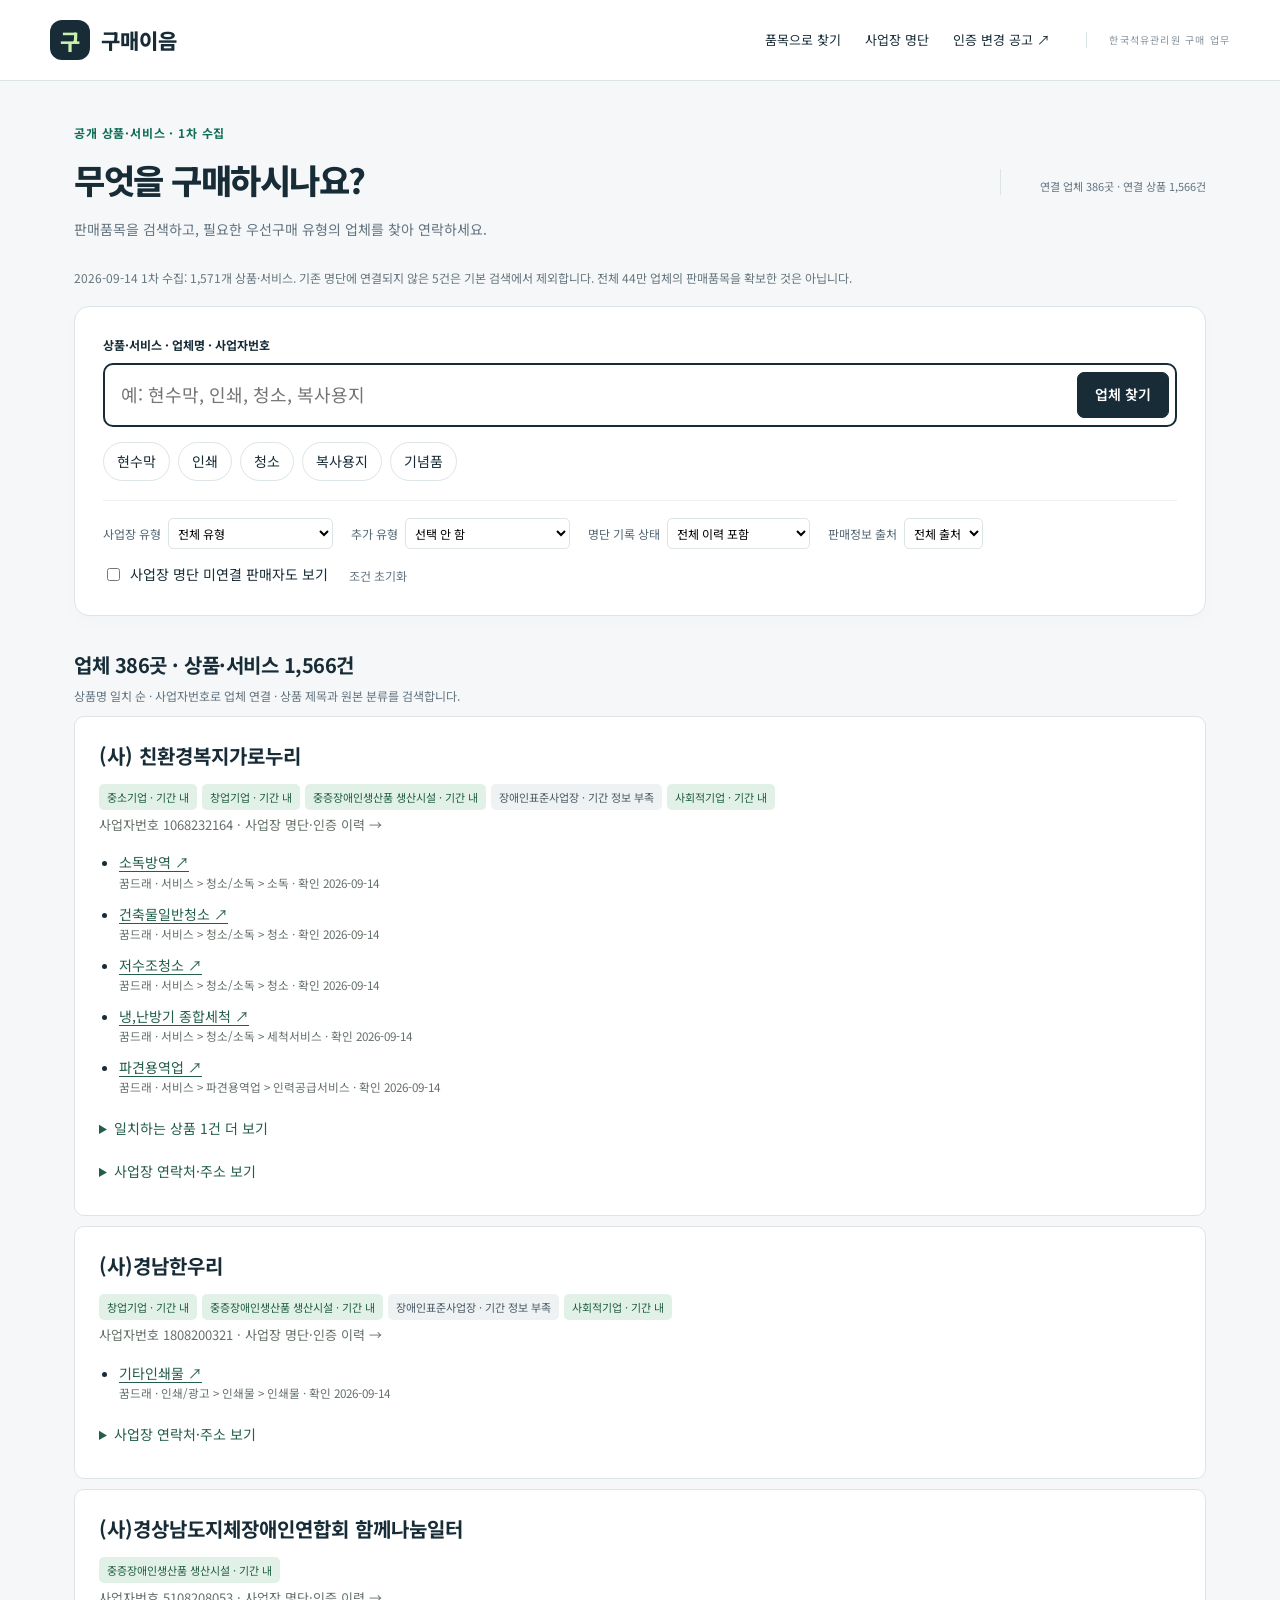
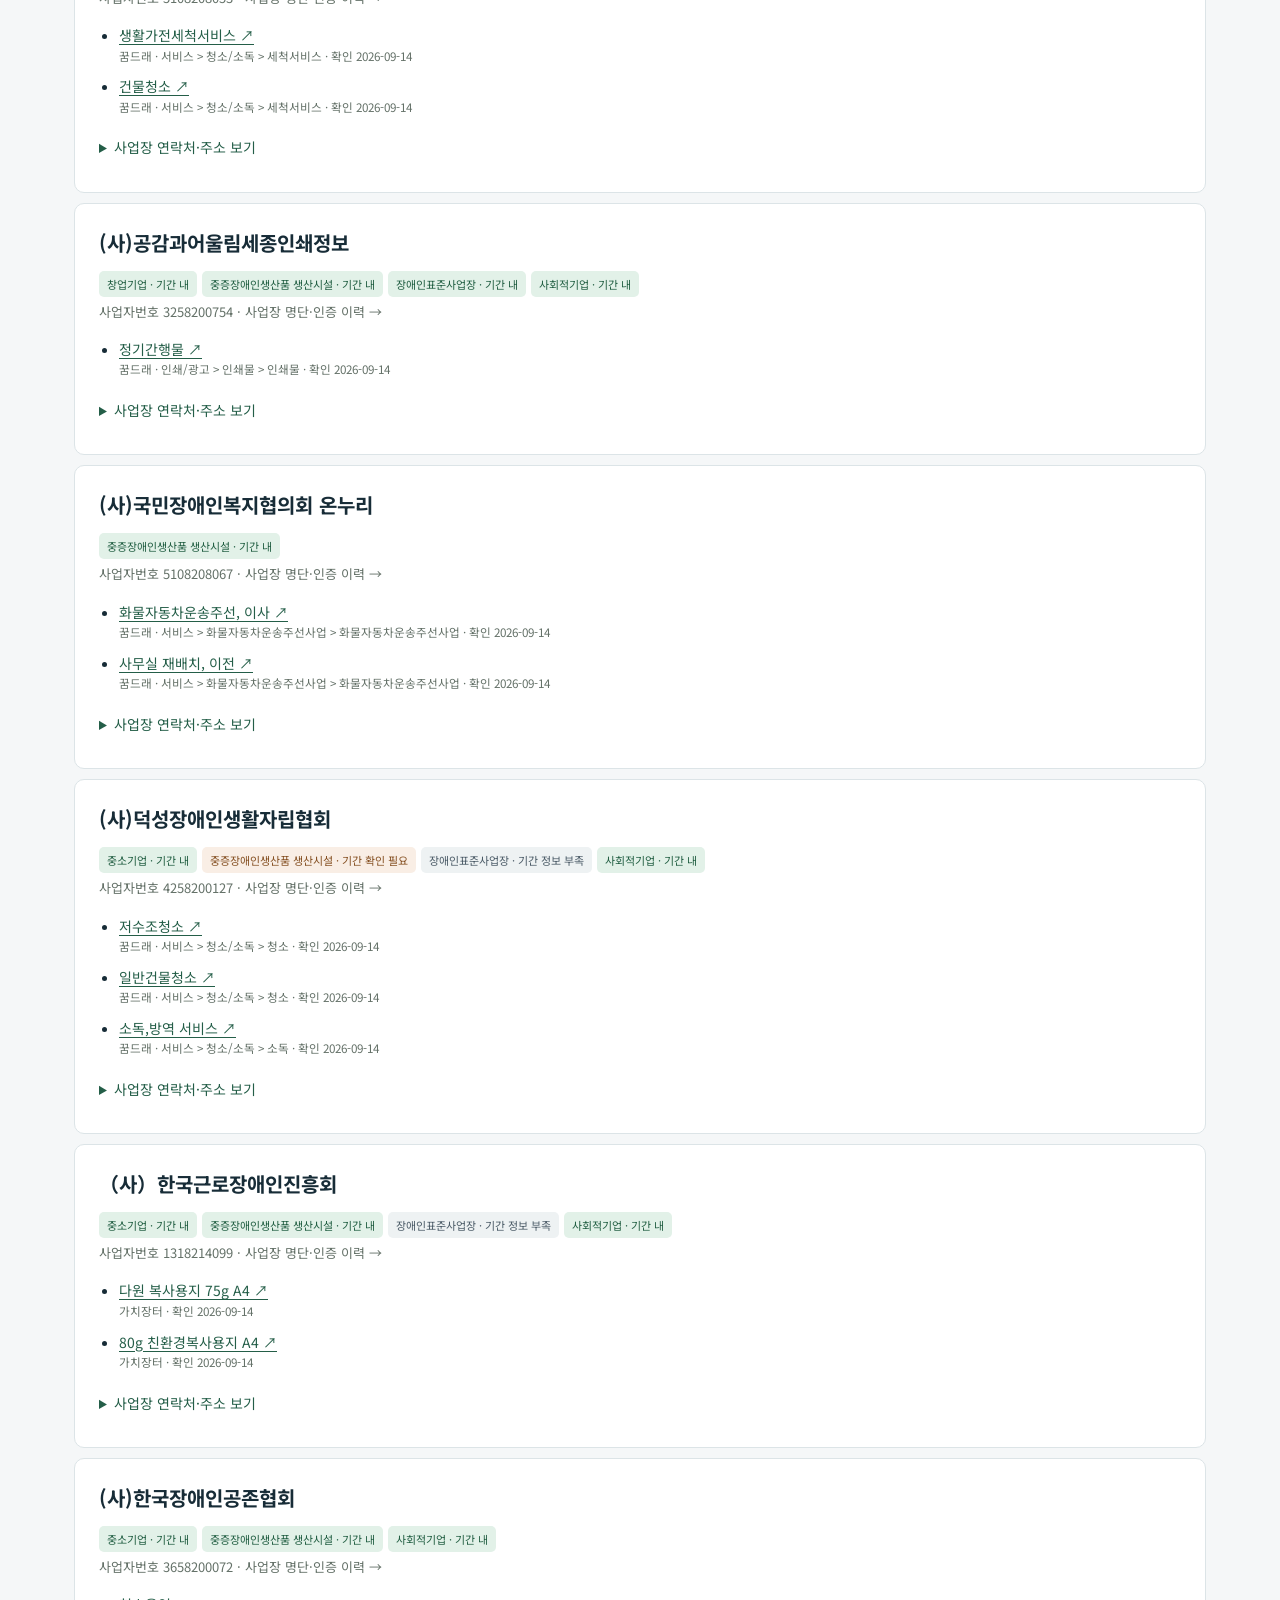
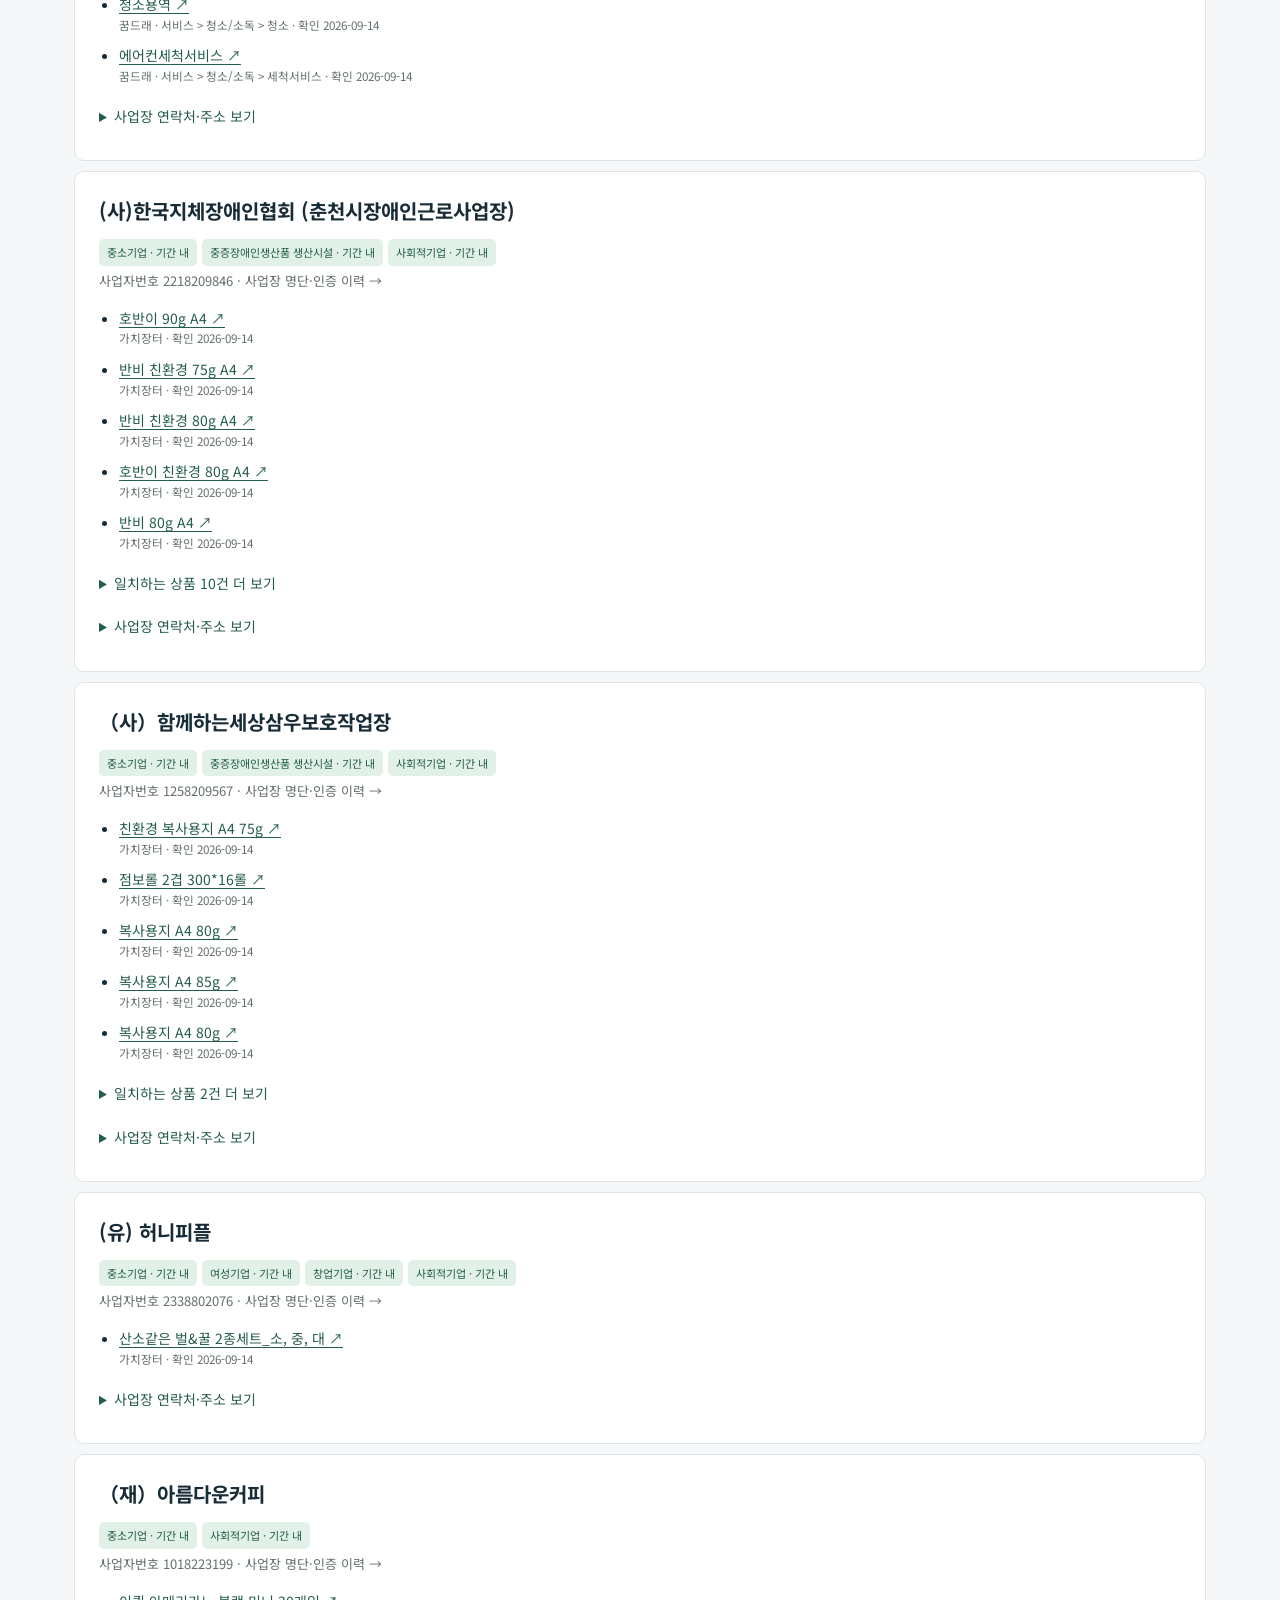
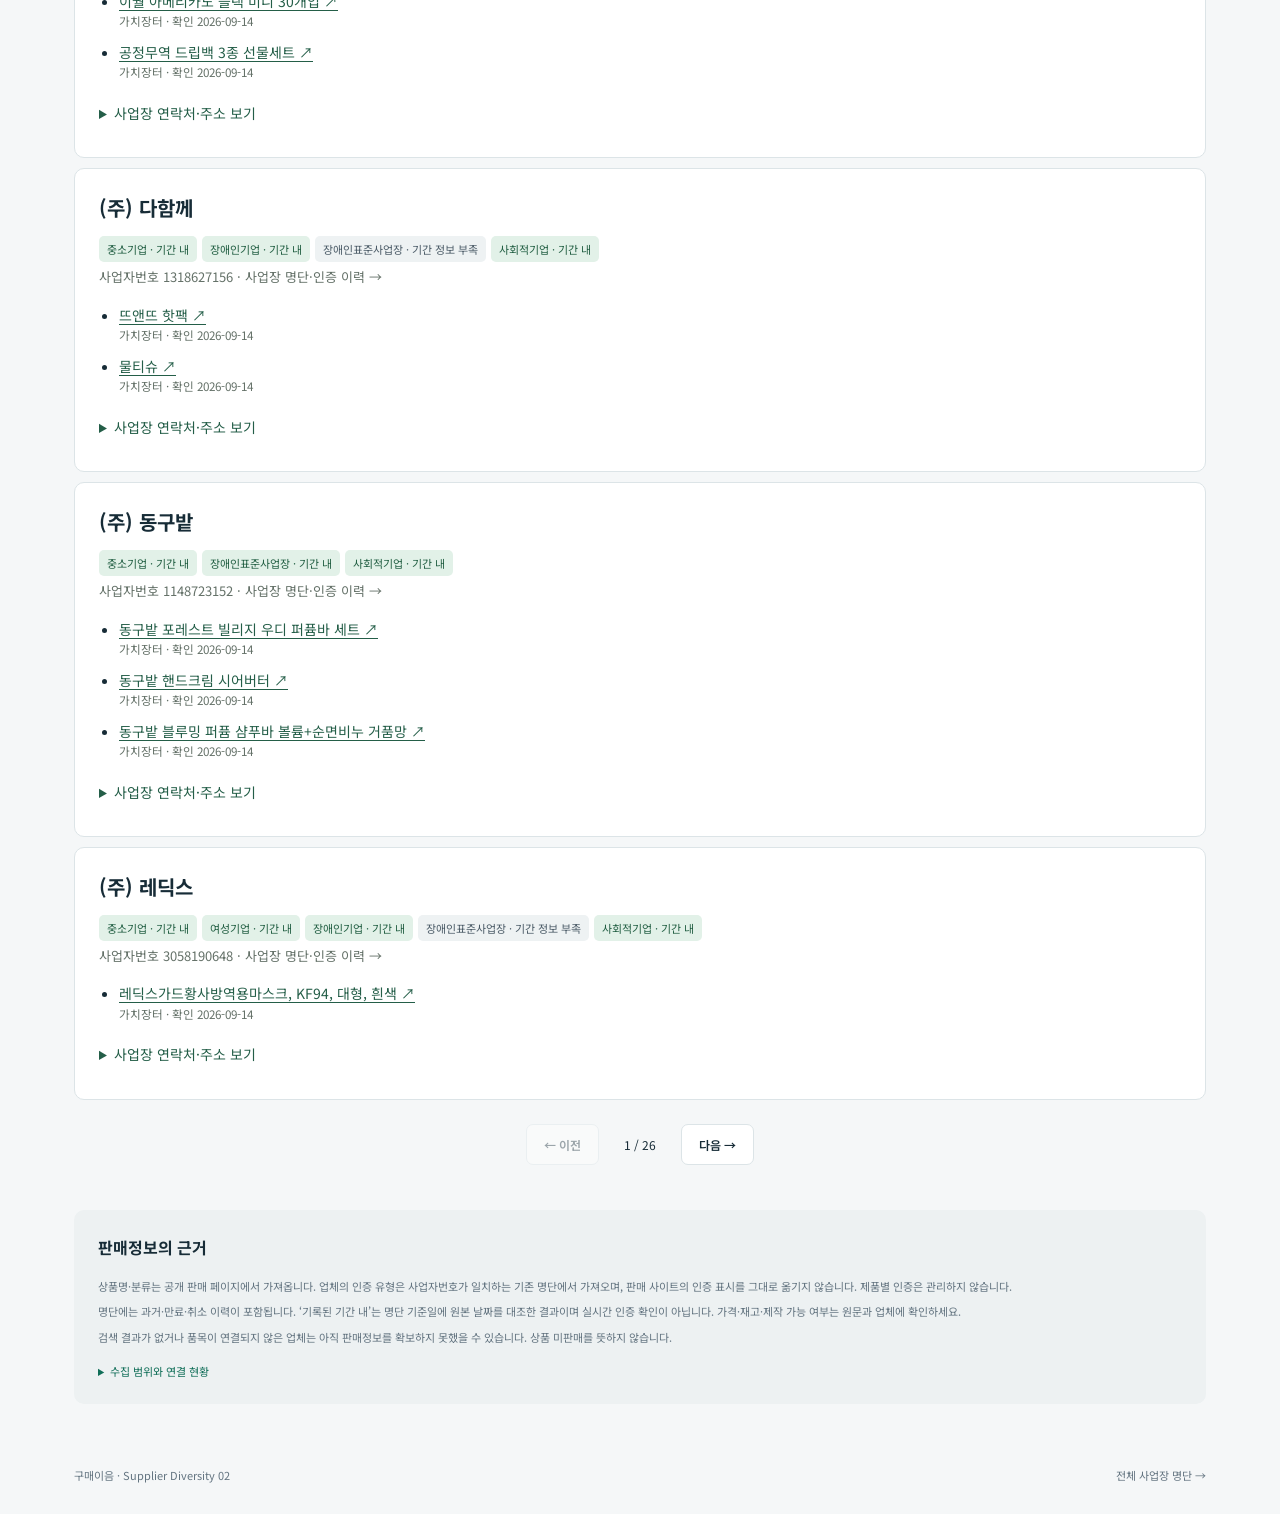
==== site/offers.html @ 7b7c11b7 "Connect public product evidence to supplier registry and add item search" ====
<!doctype html>
<html lang="ko"><head><meta charset="utf-8"><meta name="viewport" content="width=device-width,initial-scale=1"><title>구매이음 · 품목으로 업체 찾기</title><link rel="stylesheet" href="./directory.css"><link rel="stylesheet" href="./registry.css"><link rel="stylesheet" href="./offers.css"><script src="./offers.js" defer></script></head><body>
<header class="topbar"><a class="brand" href="./"><span class="brand-mark">구</span>구매이음</a><nav><a href="./offers.html" aria-current="page">품목으로 찾기</a><a href="./">사업장 명단</a><a href="./cancellations.html">인증 변경 공고 ↗</a></nav><span class="version">한국석유관리원 구매 업무</span></header>
<main><section class="intro"><div><p class="eyebrow">공개 상품·서비스 · 1차 수집</p><h1>무엇을 구매하시나요?</h1><p>판매품목을 검색하고, 필요한 우선구매 유형의 업체를 찾아 연락하세요.</p></div><aside><small id="summary">상품·서비스 정보를 불러오는 중입니다.</small></aside></section>
<div class="coverage-note" id="coverage" role="status">수집 범위를 확인하고 있습니다.</div>
<section class="search-panel"><form id="offer-search"><label for="q">상품·서비스 · 업체명 · 사업자번호</label><div class="search-row"><input id="q" type="search" placeholder="예: 현수막, 인쇄, 청소, 복사용지" autocomplete="off" disabled><button id="submit" class="primary" disabled>업체 찾기</button></div></form><div class="quick-search" aria-label="자주 찾는 품목"><button data-query="현수막">현수막</button><button data-query="인쇄">인쇄</button><button data-query="청소">청소</button><button data-query="복사용지">복사용지</button><button data-query="기념품">기념품</button></div>
<div class="filters"><label>사업장 유형<select id="type" disabled><option value="-1">전체 유형</option></select></label><label>추가 유형<select id="extra" disabled><option value="-1">선택 안 함</option></select></label><label>명단 기록 상태<select id="status" disabled><option value="0">전체 이력 포함</option><option value="1">기록된 기간 내</option><option value="2">기간 정보 부족</option><option value="3">만료·시작 전·확인 필요</option><option value="4">취소·반납 기록</option></select></label><label>판매정보 출처<select id="source" disabled><option value="all">전체 출처</option><option value="sepp">가치장터</option><option value="goods">꿈드래</option></select></label></div>
<label class="pending-choice"><input id="pending" type="checkbox" disabled> 사업장 명단 미연결 판매자도 보기</label><button id="reset" class="text-button" disabled>조건 초기화</button></section>
<div class="results-toolbar"><div><h2 id="title">판매정보를 준비하고 있습니다</h2><p id="context" aria-live="polite"></p></div></div><section id="results" aria-label="품목별 업체 검색 결과"></section><div class="pagination"><button class="secondary" id="prev" disabled>← 이전</button><span id="page-label"></span><button class="secondary" id="next" disabled>다음 →</button></div>
<section class="method"><h2>판매정보의 근거</h2><p>상품명·분류는 공개 판매 페이지에서 가져옵니다. 업체의 인증 유형은 사업자번호가 일치하는 기존 명단에서 가져오며, 판매 사이트의 인증 표시를 그대로 옮기지 않습니다. 제품별 인증은 관리하지 않습니다.</p><p>명단에는 과거·만료·취소 이력이 포함됩니다. ‘기록된 기간 내’는 명단 기준일에 원본 날짜를 대조한 결과이며 실시간 인증 확인이 아닙니다. 가격·재고·제작 가능 여부는 원문과 업체에 확인하세요.</p><p>검색 결과가 없거나 품목이 연결되지 않은 업체는 아직 판매정보를 확보하지 못했을 수 있습니다. 상품 미판매를 뜻하지 않습니다.</p><details><summary>수집 범위와 연결 현황</summary><div id="source-details"></div></details></section></main><footer><span>구매이음 · Supplier Diversity 02</span><a href="./">전체 사업장 명단 →</a></footer></body></html>
---- site/directory.css ----
@import url('https://fonts.googleapis.com/css2?family=Noto+Sans+KR:wght@400;500;600;700;800&display=swap');
:root{font-family:'Noto Sans KR',system-ui,sans-serif;color:#172c37;background:#f5f7f8;font-synthesis:none;--ink:#172c37;--muted:#637480;--line:#dce4e7;--green:#106e58}*{box-sizing:border-box}body{margin:0;font-size:14px;line-height:1.65}button,input,select{font:inherit}button,a{touch-action:manipulation}button{cursor:pointer}button:disabled{opacity:.4;cursor:default}a{color:inherit;text-decoration:none}button,input,select,a{outline-offset:4px}a:hover{text-decoration:underline}h1,h2,h3,p{margin:0}.topbar{background:#fff;border-bottom:1px solid var(--line);padding:20px max(24px,calc((100vw - 1180px)/2));display:flex;align-items:center;gap:36px}.brand{display:flex;align-items:center;gap:11px;font-size:21px;font-weight:800;white-space:nowrap}.brand-mark{background:var(--ink);color:#cbefac;border-radius:12px;width:40px;height:40px;display:grid;place-items:center;font-size:22px}.brand small{display:block;font-size:10px;letter-spacing:.07em;color:var(--muted);font-weight:500}.topbar nav{display:flex;gap:24px;margin-left:auto;font-size:13px}.topbar nav span{background:#eaf3ee;color:var(--green);padding:2px 7px;border-radius:6px}.version{font-size:10px;letter-spacing:.12em;color:#84919a;border-left:1px solid var(--line);padding-left:22px}main{max-width:1180px;margin:auto;padding:42px 24px}.intro{display:flex;justify-content:space-between;align-items:center;margin-bottom:27px;gap:24px}.eyebrow{color:var(--green);font-size:12px;font-weight:700;letter-spacing:.07em;margin-bottom:9px}h1{font-size:34px;letter-spacing:-1.5px;font-weight:800}.intro p:not(.eyebrow){color:var(--muted);margin-top:10px}.intro aside{font-size:12px;border-left:1px solid var(--line);padding-left:26px;min-width:200px}.intro aside small{display:block;color:var(--muted);margin:8px 0 0 13px;font-size:11px}.live-dot{display:inline-block;background:#52a077;width:6px;height:6px;border-radius:50%;margin-right:7px}.search-panel{background:white;border:1px solid var(--line);border-radius:15px;padding:28px;box-shadow:0 7px 20px #162b3304}.search-panel form>label{font-size:12px;font-weight:700;display:block;margin-bottom:8px}.search-row{display:flex;border:2px solid var(--ink);border-radius:10px;align-items:center;padding:5px 6px 5px 16px;gap:12px}.search-row>span{font-size:28px}.search-row input{flex:1;min-width:0;border:0;background:none;outline:none;font-size:18px;padding:10px 0}.primary,.secondary{border-radius:7px;font-weight:600;padding:10px 17px;border:1px solid var(--line);background:#fff;color:var(--ink)}.primary{background:var(--ink);color:white;border-color:var(--ink);white-space:nowrap}.primary:hover{background:#285044}.secondary:hover{border-color:var(--green)}.examples{display:flex;flex-wrap:wrap;gap:7px;align-items:center;margin:12px 0 25px;font-size:11px}.examples>span{color:var(--muted);margin-right:3px}.examples button{border:0;background:#f3f5f6;color:#4d626d;padding:4px 10px;border-radius:5px}.examples button:hover{background:#e2ede5}.priority-heading{display:flex;gap:14px;align-items:center;margin-bottom:11px}.priority-heading strong{font-size:13px}.priority-heading span{font-size:11px;color:var(--muted)}.type-tabs{display:grid;grid-template-columns:repeat(5,1fr);gap:9px}.type-tab{border:1px solid var(--line);padding:12px 9px;text-align:left;border-radius:8px;background:white;display:flex;flex-direction:column;gap:6px;font-weight:600;font-size:12px}.type-tab span{font-size:21px;font-weight:700;color:#87979c}.type-tab.active{background:#edf6ef;border-color:#3b8063;color:#125e49}.type-tab.active span{color:#125e49}.filters{display:flex;align-items:center;gap:18px;margin-top:19px;padding-top:17px;border-top:1px solid #edf0f2;font-size:12px}.filters label{display:flex;align-items:center;gap:7px;color:#526674}.filters select{border:1px solid var(--line);border-radius:5px;padding:5px;max-width:165px;background:white}.check input{accent-color:var(--green)}.text-button{border:0;background:none;color:var(--muted);font-size:12px;margin-left:auto}.results-toolbar{display:flex;justify-content:space-between;align-items:center;margin:32px 0 10px}.results-toolbar h2{font-size:20px;letter-spacing:-.5px}.results-toolbar p{font-size:12px;color:var(--muted);margin-top:5px}.coverage-note{font-size:12px;color:#66767e;margin:0 0 16px;max-width:900px}.supplier-card{background:#fff;border:1px solid var(--line);border-radius:10px;padding:22px 24px;margin-bottom:10px;display:grid;grid-template-columns:1fr 180px;gap:20px}.supplier-top{display:flex;align-items:center;gap:10px;flex-wrap:wrap}.supplier-name{font-size:18px;font-weight:700;letter-spacing:-.5px;background:none;border:0;padding:0;text-align:left;color:var(--ink)}.supplier-name:hover{color:var(--green);text-decoration:underline}.region-tag{font-size:11px;color:#73858e}.badges{display:flex;gap:5px;flex-wrap:wrap;margin:9px 0}.badge{font-size:10px;padding:3px 7px;border-radius:4px;background:#eef3f5;color:#365968;font-weight:600}.badge.social{background:#e8f4ed;color:#246349}.badge.severe{background:#edf0fc;color:#4e5d98}.badge.women{background:#fff1e7;color:#8b5a37}.badge.warn{background:#fff1cc;color:#825d16}.description{color:#4a5d68;font-size:13px;line-height:1.85;display:-webkit-box;-webkit-line-clamp:2;-webkit-box-orient:vertical;overflow:hidden}.description mark{background:#ebf7d4;color:inherit;padding:1px 2px}.match-label{font-size:11px;color:var(--green);margin-bottom:3px}.supplier-actions{display:flex;flex-direction:column;gap:9px;justify-content:center;align-items:stretch;border-left:1px solid #edf0f2;padding-left:20px}.supplier-actions small{font-size:10px;text-align:center;color:var(--muted)}.supplier-actions .primary{background:#edf4ef;border-color:#dce9df;color:#21694f}.pagination{display:flex;justify-content:center;gap:25px;align-items:center;margin:24px 0 45px;font-size:12px}.empty{background:white;border:1px dashed #c5d3d8;border-radius:12px;text-align:center;padding:42px 20px;color:var(--muted)}.empty h3{color:var(--ink);font-size:18px;margin-bottom:8px}.empty button{margin-top:15px}.review-section{border-top:1px solid var(--line);padding-top:28px}.section-heading{display:flex;justify-content:space-between;align-items:center;gap:15px}.section-heading h2{font-size:24px}.section-heading p:not(.eyebrow){color:var(--muted);font-size:13px;margin-top:7px}.local-note{font-size:11px;color:var(--muted);margin:10px 0 15px}.review-summary{display:flex;gap:7px;flex-wrap:wrap;margin-bottom:14px}.review-summary span{background:#e9f0ed;border-radius:5px;padding:5px 10px;font-size:12px}.review-row{background:white;padding:16px;border:1px solid var(--line);border-radius:8px;margin-bottom:8px;display:grid;grid-template-columns:1.4fr 1.4fr 1fr 1fr 40px;gap:12px;align-items:center}.review-row input,.review-row select{border:1px solid var(--line);padding:7px;border-radius:5px;width:100%;font-size:12px;background:white}.review-row label{font-size:10px;color:var(--muted)}.review-row strong{display:block;font-size:12px}.remove{border:0;background:none;color:#a25f50;font-size:22px}.method{margin-top:45px;padding:24px;background:#edf1f2;border-radius:10px}.method h2{font-size:16px;margin-bottom:15px}.method>div{display:grid;grid-template-columns:repeat(3,1fr);gap:24px}.method b{font-size:12px}.method p{color:var(--muted);font-size:11px;margin-top:7px}.method details{font-size:11px;margin-top:15px}.method summary{cursor:pointer;color:var(--green)}#source-details{margin-top:10px}footer{max-width:1180px;margin:auto;padding:20px 24px 30px;font-size:11px;display:flex;justify-content:space-between;color:var(--muted)}dialog{border:0;border-radius:14px;max-width:720px;width:calc(100% - 32px);padding:32px;box-shadow:0 15px 80px #162b3344}dialog::backdrop{background:#132b3a80}.dialog-close{position:absolute;right:15px;top:9px;border:0;background:none;font-size:30px;color:var(--muted)}dialog h2{font-size:24px;margin:10px 25px 12px 0}dialog h3{font-size:13px;margin-top:20px}dialog p,dialog li{font-size:13px;color:#4a5d68}dialog a{color:var(--green);text-decoration:underline}dialog table{width:100%;font-size:11px;border-collapse:collapse;margin-top:8px}dialog td,dialog th{border-bottom:1px solid var(--line);padding:9px;text-align:left}#toast{position:fixed;bottom:25px;left:50%;transform:translateX(-50%);background:#172c37;color:white;padding:12px 24px;border-radius:8px;box-shadow:0 4px 20px #0002;z-index:10;font-size:13px}
@media(max-width:760px){.topbar{padding:15px 18px;gap:15px}.topbar nav{gap:12px;font-size:11px}.version,.brand small{display:none}.brand{font-size:18px}.brand-mark{width:32px;height:32px;font-size:18px}main{padding:28px 16px}.intro{display:block}.intro aside{display:none}h1{font-size:28px}.intro p:not(.eyebrow){font-size:12px}.search-panel{padding:18px}.search-row input{font-size:14px}.search-row{gap:7px;padding-left:10px}.search-row .primary{padding:10px}.examples{font-size:10px}.priority-heading{display:block}.priority-heading span{display:block;margin-top:3px}.type-tabs{grid-template-columns:repeat(3,1fr)}.type-tab{font-size:11px}.type-tab span{font-size:18px}.filters{gap:10px;flex-wrap:wrap}.filters select{max-width:125px}.supplier-card{grid-template-columns:1fr;padding:18px;gap:13px}.supplier-actions{border-left:0;border-top:1px solid #edf0f2;padding:12px 0 0;flex-direction:row;align-items:center}.supplier-actions button{flex:1;font-size:12px}.supplier-actions small{display:none}.results-toolbar .secondary{font-size:11px;padding:8px}.results-toolbar h2{font-size:18px}.section-heading{align-items:flex-start}.section-heading .secondary{font-size:10px;white-space:nowrap}.review-row{grid-template-columns:1fr 1fr;position:relative;padding-right:35px}.review-row .remove{position:absolute;right:5px;top:8px}.method>div{grid-template-columns:1fr;gap:15px}dialog{padding:23px}.topbar nav a:first-child{display:none}}
/* Public workplace information remains readable without opening the dialog. */
.contact-line{font-size:13px;color:#51625d;margin:5px 0;overflow-wrap:anywhere}.review-row small{display:block;color:#66756f;margin-top:6px}#source-details table{width:100%;border-collapse:collapse}#source-details td,#source-details th{padding:10px;border-bottom:1px solid #dde5e1;text-align:left}dialog table{width:100%;table-layout:fixed}dialog th{width:100px}dialog td{overflow-wrap:anywhere}

.type-tabs{grid-template-columns:repeat(3,minmax(0,1fr))}.type-tab{min-width:0;word-break:keep-all}.type-tab span{font-size:18px}
---- site/registry.css ----
.search-row input{min-width:0;flex:1}.coverage-note{margin-bottom:18px;line-height:1.7}.status-badge{display:inline-block;margin:4px 5px 4px 0;padding:4px 8px;border-radius:5px;font-size:11px;background:#eef2f3;color:#4b5b67}.status-badge.period{background:#e2f1e8;color:#225f43}.status-badge.cancelled,.status-badge.expired{background:#f9eee5;color:#855022}.supplier-card h3{overflow-wrap:anywhere}.supplier-card p{line-height:1.65}.record{border-top:1px solid #dce5df;padding:16px 0}.record h3{margin-top:0}.record .local-note{overflow-wrap:anywhere}.detail-error{color:#943628}.filters{flex-wrap:wrap}.type-tab:disabled{opacity:.6}.intro p{max-width:720px}.method{line-height:1.7}.supplier-actions .secondary{white-space:normal}#result-context{min-height:22px}#source-status{line-height:1.7}dialog{max-height:85vh;overflow:auto}.source-link{color:#225f43;text-decoration:underline}
---- site/offers.css ----
.quick-search{display:flex;gap:8px;flex-wrap:wrap;margin:15px 0}.quick-search button{border:1px solid var(--line,#ddd);background:#fff;padding:7px 13px;border-radius:20px;cursor:pointer;color:inherit}.pending-choice{display:inline-flex;align-items:center;gap:7px;margin:14px 15px 0 0;font-size:14px}.pending-choice input{width:auto}.offer-list{padding-left:20px;margin:16px 0 5px}.offer-list li{margin:10px 0;line-height:1.6}.offer-list small{display:block;color:#647168}.offer-list a{color:#245e48;text-decoration:underline;text-underline-offset:3px}.offer-contact{font-size:14px;line-height:1.65;margin:12px 0;overflow-wrap:anywhere}.offer-contact span{display:block}.offer-card{display:block}.offer-card h3{font-size:20px;margin:0 0 8px}.offer-card summary{cursor:pointer;color:#245e48;font-size:14px;padding:10px 0}.offer-card .secondary{display:inline-block;text-decoration:none}.source-note{font-size:13px;color:#647168}.offer-empty{padding:25px;border:1px solid #dde4df;border-radius:10px}.search-panel input[type=search]{min-width:0}#source-details{overflow-x:auto}.method table{width:100%;border-collapse:collapse}.method th,.method td{padding:10px;text-align:left;border-bottom:1px solid #ddd}@media(max-width:600px){.topbar nav{gap:10px;font-size:12px}.topbar .version{display:none}.offer-card{padding:18px}.filters label{min-width:0;flex:1 1 145px}.filters select{width:100%;max-width:100%}}
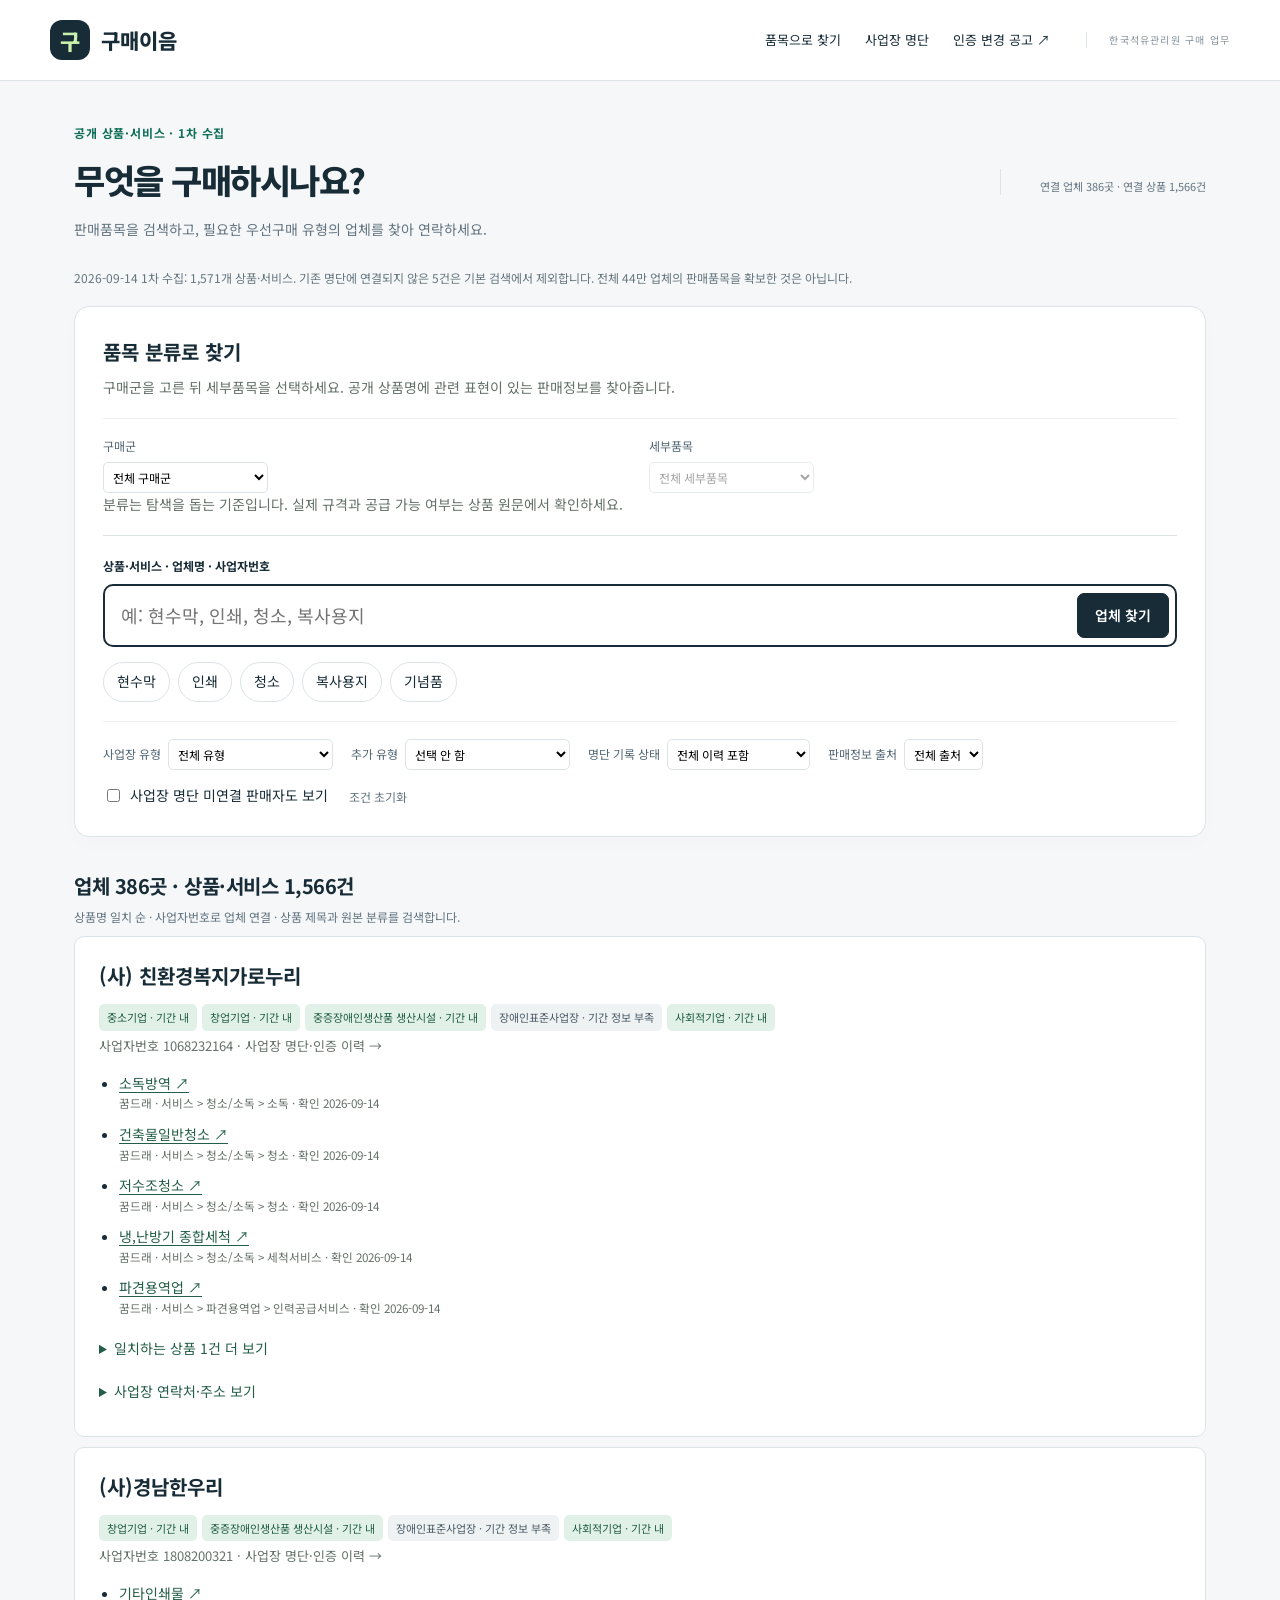
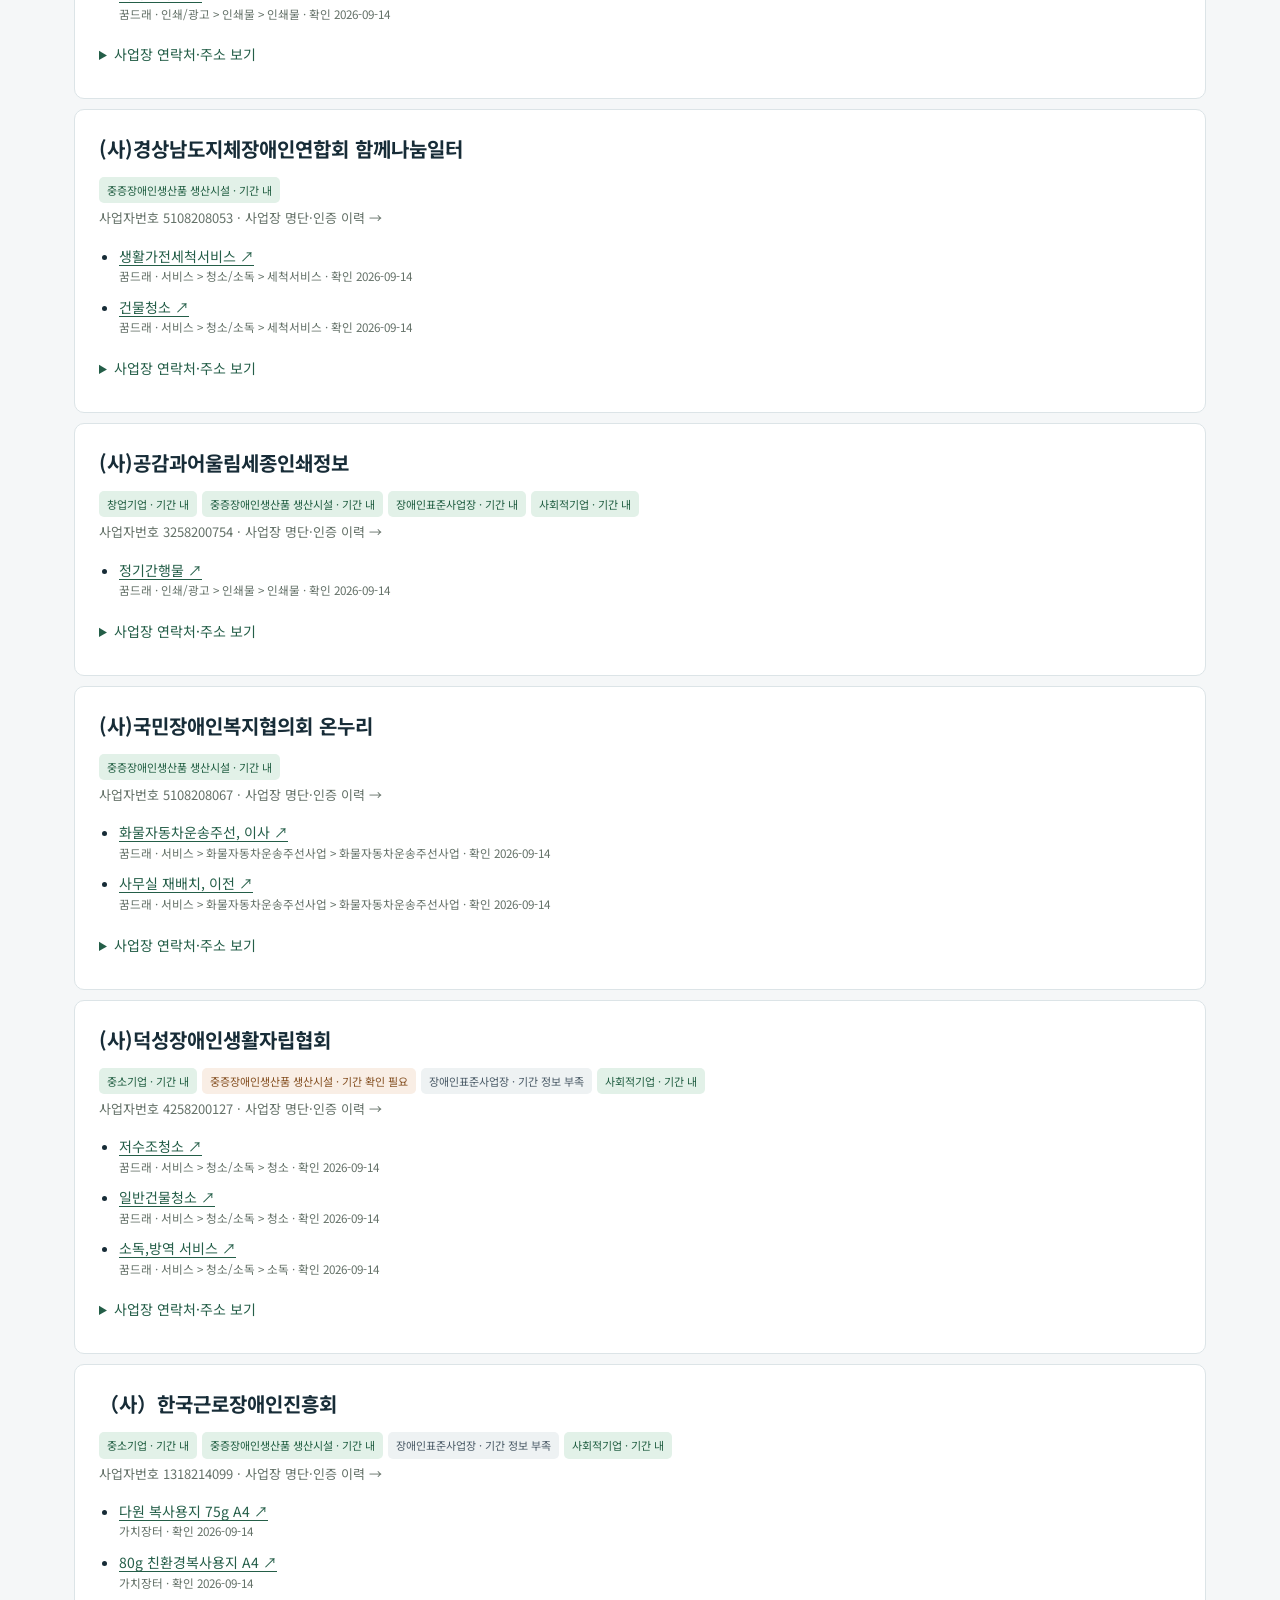
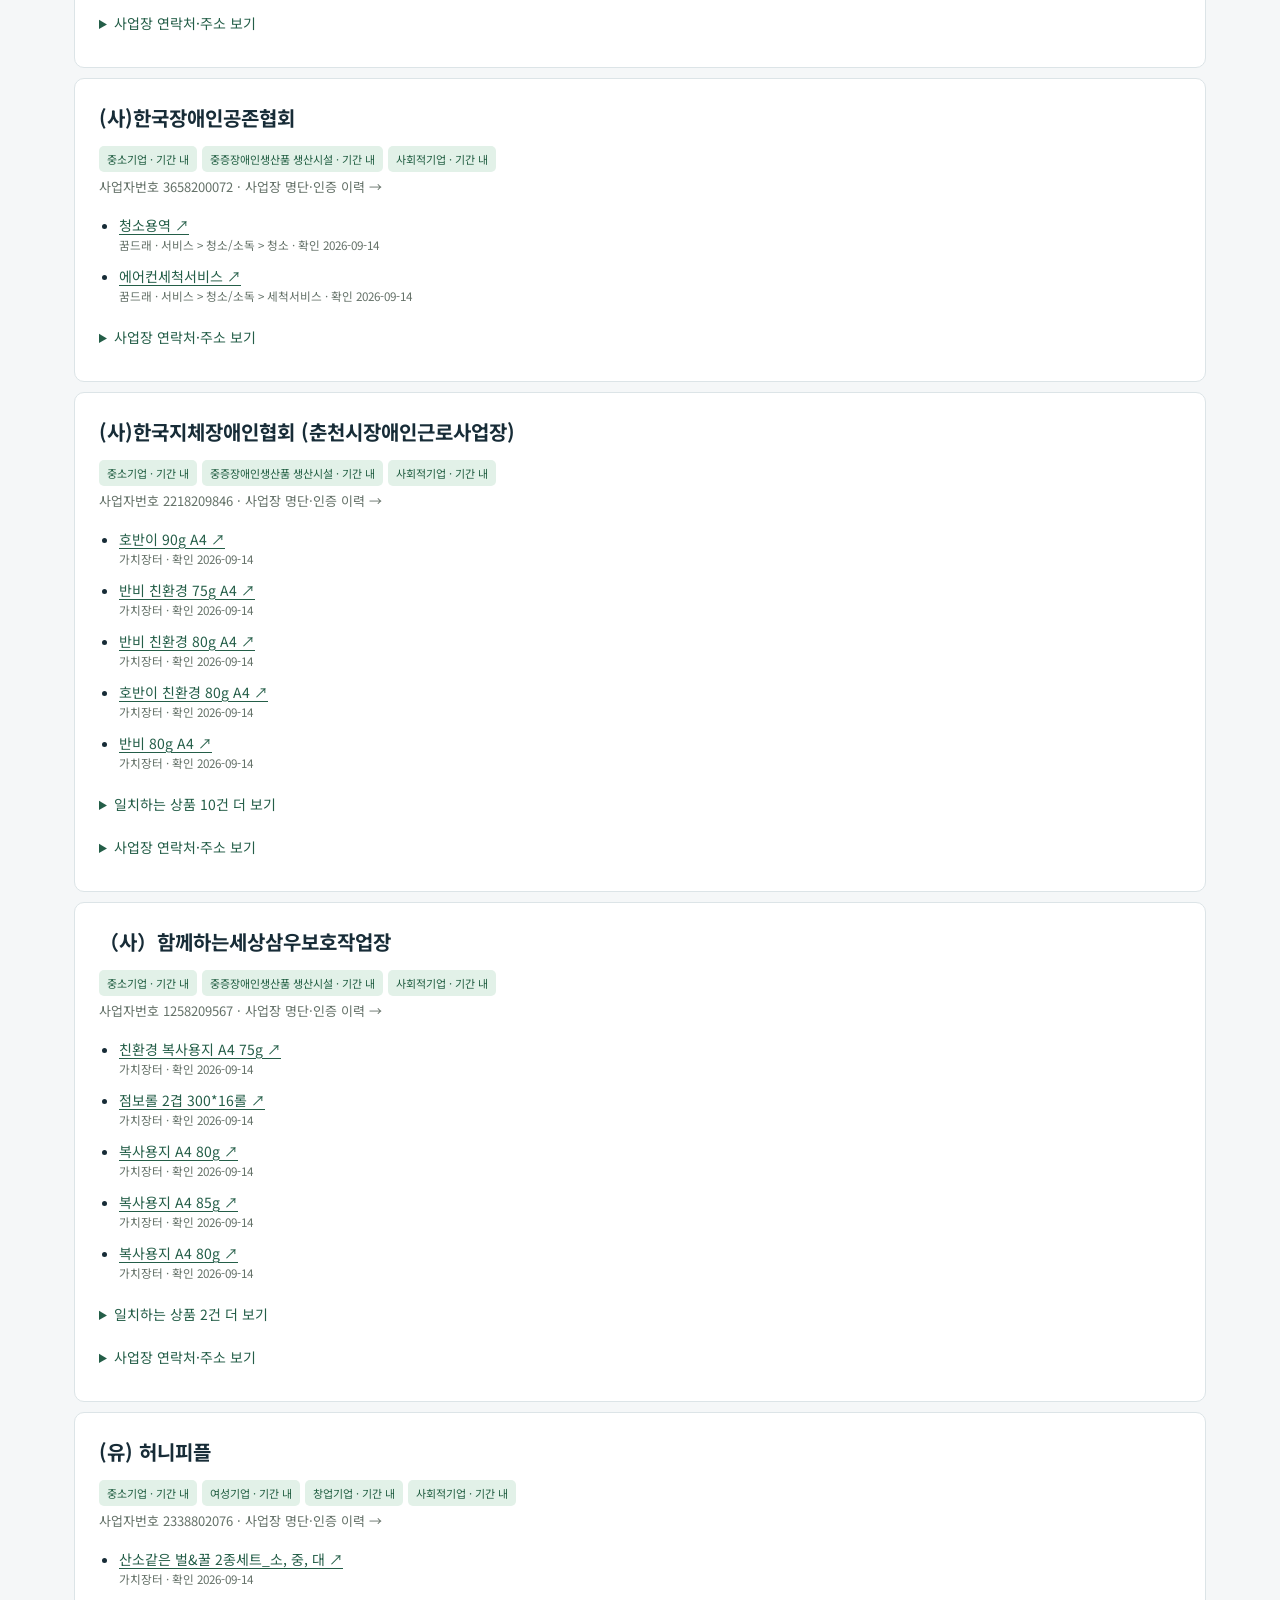
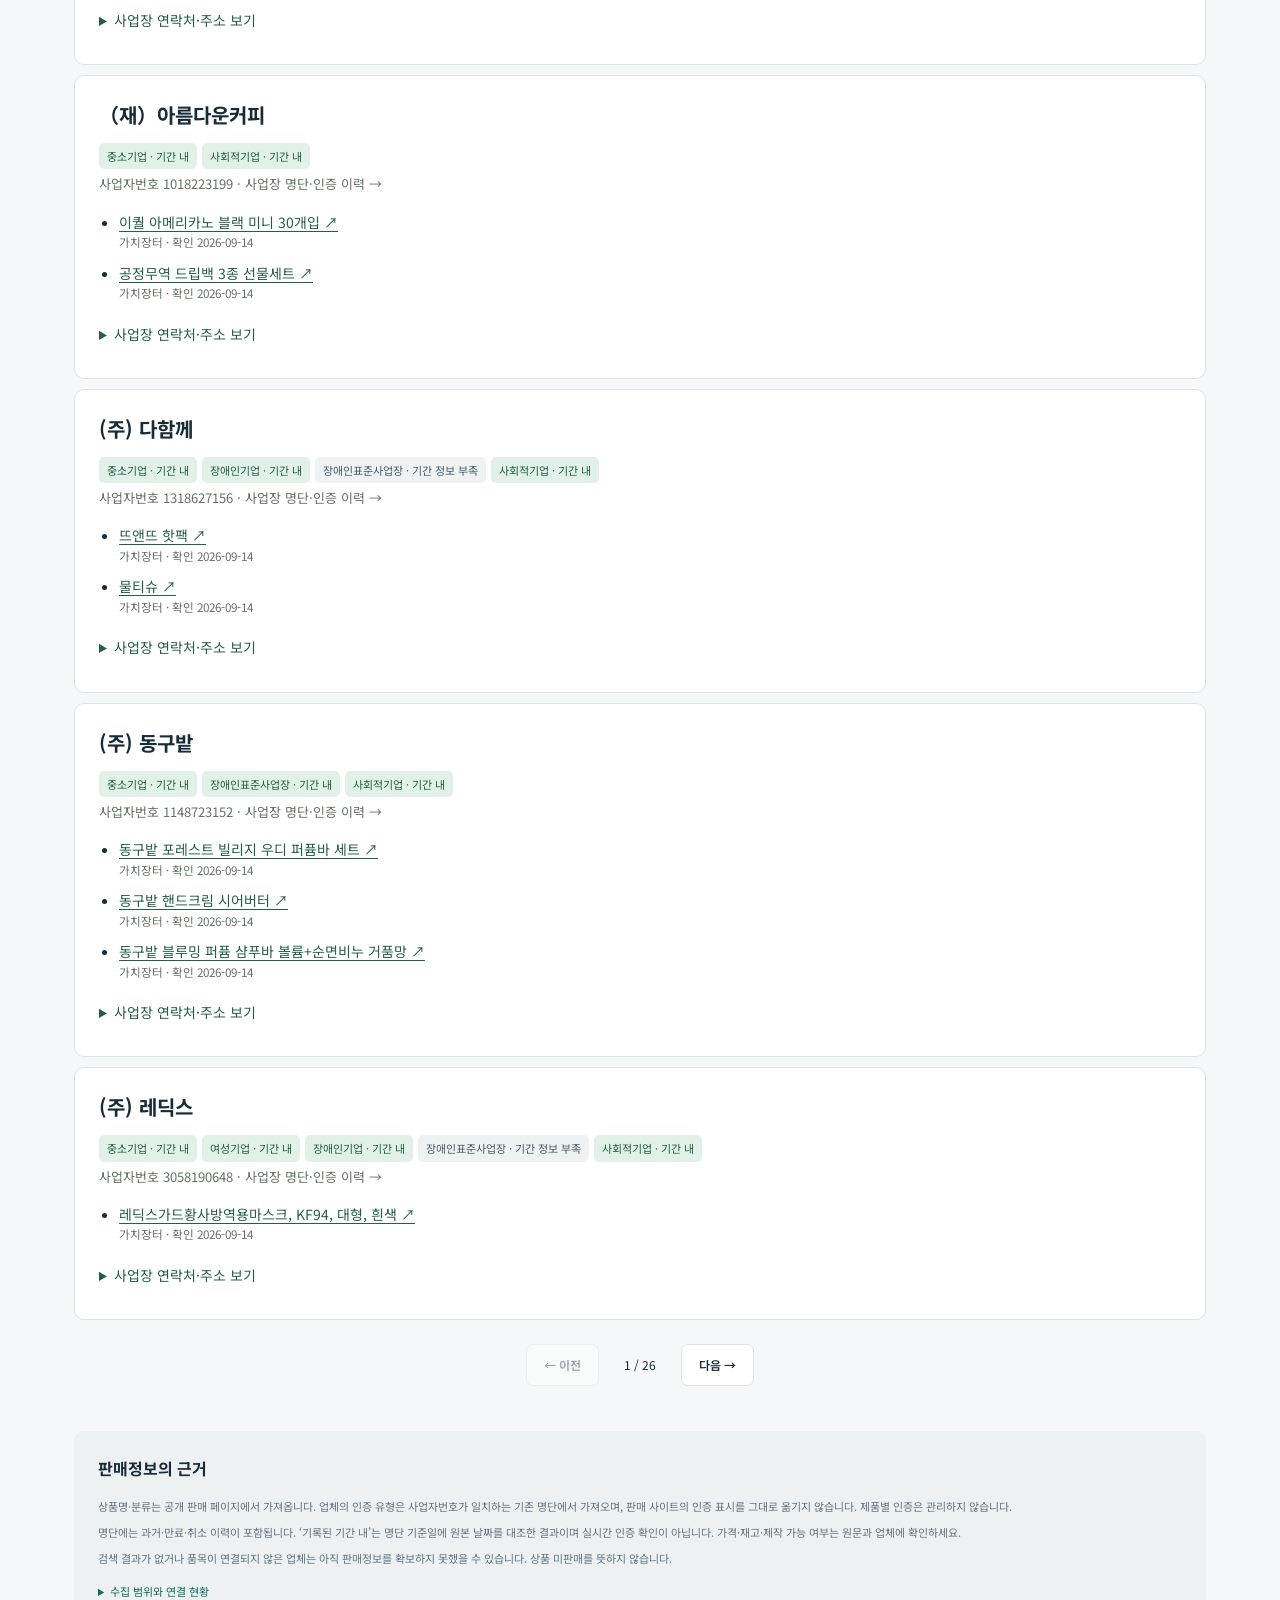
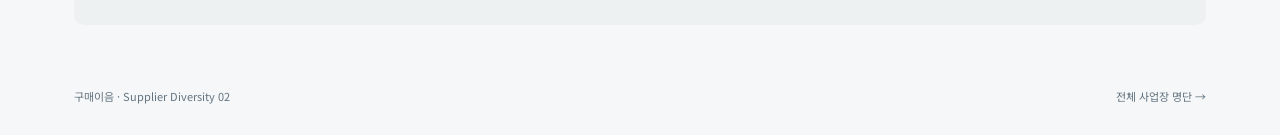
==== commit 14ba38bd: "Add detailed purchasing category filters to supplier search" ====
--- a/site/offers.html
+++ b/site/offers.html
@@ -1,9 +1,9 @@
 <!doctype html>
-<html lang="ko"><head><meta charset="utf-8"><meta name="viewport" content="width=device-width,initial-scale=1"><title>구매이음 · 품목으로 업체 찾기</title><link rel="stylesheet" href="./directory.css"><link rel="stylesheet" href="./registry.css"><link rel="stylesheet" href="./offers.css"><script src="./offers.js" defer></script></head><body>
+<html lang="ko"><head><meta charset="utf-8"><meta name="viewport" content="width=device-width,initial-scale=1"><title>구매이음 · 품목으로 업체 찾기</title><link rel="stylesheet" href="./directory.css"><link rel="stylesheet" href="./registry.css"><link rel="stylesheet" href="./offers.css"><script src="./purchase-categories.js" defer></script><script src="./offers.js" defer></script></head><body>
 <header class="topbar"><a class="brand" href="./"><span class="brand-mark">구</span>구매이음</a><nav><a href="./offers.html" aria-current="page">품목으로 찾기</a><a href="./">사업장 명단</a><a href="./cancellations.html">인증 변경 공고 ↗</a></nav><span class="version">한국석유관리원 구매 업무</span></header>
 <main><section class="intro"><div><p class="eyebrow">공개 상품·서비스 · 1차 수집</p><h1>무엇을 구매하시나요?</h1><p>판매품목을 검색하고, 필요한 우선구매 유형의 업체를 찾아 연락하세요.</p></div><aside><small id="summary">상품·서비스 정보를 불러오는 중입니다.</small></aside></section>
 <div class="coverage-note" id="coverage" role="status">수집 범위를 확인하고 있습니다.</div>
-<section class="search-panel"><form id="offer-search"><label for="q">상품·서비스 · 업체명 · 사업자번호</label><div class="search-row"><input id="q" type="search" placeholder="예: 현수막, 인쇄, 청소, 복사용지" autocomplete="off" disabled><button id="submit" class="primary" disabled>업체 찾기</button></div></form><div class="quick-search" aria-label="자주 찾는 품목"><button data-query="현수막">현수막</button><button data-query="인쇄">인쇄</button><button data-query="청소">청소</button><button data-query="복사용지">복사용지</button><button data-query="기념품">기념품</button></div>
+<section class="search-panel"><div class="category-picker"><h2>품목 분류로 찾기</h2><p>구매군을 고른 뒤 세부품목을 선택하세요. 공개 상품명에 관련 표현이 있는 판매정보를 찾아줍니다.</p><div class="filters"><label>구매군<select id="category" disabled><option value="">전체 구매군</option></select></label><label>세부품목<select id="subcategory" disabled><option value="">전체 세부품목</option></select></label></div><p id="category-note" aria-live="polite">분류는 탐색을 돕는 기준입니다. 실제 규격과 공급 가능 여부는 상품 원문에서 확인하세요.</p></div><form id="offer-search"><label for="q">상품·서비스 · 업체명 · 사업자번호</label><div class="search-row"><input id="q" type="search" placeholder="예: 현수막, 인쇄, 청소, 복사용지" autocomplete="off" disabled><button id="submit" class="primary" disabled>업체 찾기</button></div></form><div class="quick-search" aria-label="자주 찾는 품목"><button data-query="현수막">현수막</button><button data-query="인쇄">인쇄</button><button data-query="청소">청소</button><button data-query="복사용지">복사용지</button><button data-query="기념품">기념품</button></div>
 <div class="filters"><label>사업장 유형<select id="type" disabled><option value="-1">전체 유형</option></select></label><label>추가 유형<select id="extra" disabled><option value="-1">선택 안 함</option></select></label><label>명단 기록 상태<select id="status" disabled><option value="0">전체 이력 포함</option><option value="1">기록된 기간 내</option><option value="2">기간 정보 부족</option><option value="3">만료·시작 전·확인 필요</option><option value="4">취소·반납 기록</option></select></label><label>판매정보 출처<select id="source" disabled><option value="all">전체 출처</option><option value="sepp">가치장터</option><option value="goods">꿈드래</option></select></label></div>
 <label class="pending-choice"><input id="pending" type="checkbox" disabled> 사업장 명단 미연결 판매자도 보기</label><button id="reset" class="text-button" disabled>조건 초기화</button></section>
 <div class="results-toolbar"><div><h2 id="title">판매정보를 준비하고 있습니다</h2><p id="context" aria-live="polite"></p></div></div><section id="results" aria-label="품목별 업체 검색 결과"></section><div class="pagination"><button class="secondary" id="prev" disabled>← 이전</button><span id="page-label"></span><button class="secondary" id="next" disabled>다음 →</button></div>
--- a/site/offers.css
+++ b/site/offers.css
@@ -1 +1,4 @@
 .quick-search{display:flex;gap:8px;flex-wrap:wrap;margin:15px 0}.quick-search button{border:1px solid var(--line,#ddd);background:#fff;padding:7px 13px;border-radius:20px;cursor:pointer;color:inherit}.pending-choice{display:inline-flex;align-items:center;gap:7px;margin:14px 15px 0 0;font-size:14px}.pending-choice input{width:auto}.offer-list{padding-left:20px;margin:16px 0 5px}.offer-list li{margin:10px 0;line-height:1.6}.offer-list small{display:block;color:#647168}.offer-list a{color:#245e48;text-decoration:underline;text-underline-offset:3px}.offer-contact{font-size:14px;line-height:1.65;margin:12px 0;overflow-wrap:anywhere}.offer-contact span{display:block}.offer-card{display:block}.offer-card h3{font-size:20px;margin:0 0 8px}.offer-card summary{cursor:pointer;color:#245e48;font-size:14px;padding:10px 0}.offer-card .secondary{display:inline-block;text-decoration:none}.source-note{font-size:13px;color:#647168}.offer-empty{padding:25px;border:1px solid #dde4df;border-radius:10px}.search-panel input[type=search]{min-width:0}#source-details{overflow-x:auto}.method table{width:100%;border-collapse:collapse}.method th,.method td{padding:10px;text-align:left;border-bottom:1px solid #ddd}@media(max-width:600px){.topbar nav{gap:10px;font-size:12px}.topbar .version{display:none}.offer-card{padding:18px}.filters label{min-width:0;flex:1 1 145px}.filters select{width:100%;max-width:100%}}
+
+.category-picker{padding-bottom:20px;margin-bottom:20px;border-bottom:1px solid #dde4df}.category-picker h2{font-size:20px;margin:0 0 8px}.category-picker p{color:#647168;font-size:14px;line-height:1.6}.category-picker .filters label{flex:1;min-width:180px}.category-picker select{width:100%}
+.category-picker .filters label{display:block}.category-picker select{display:block;margin-top:6px}
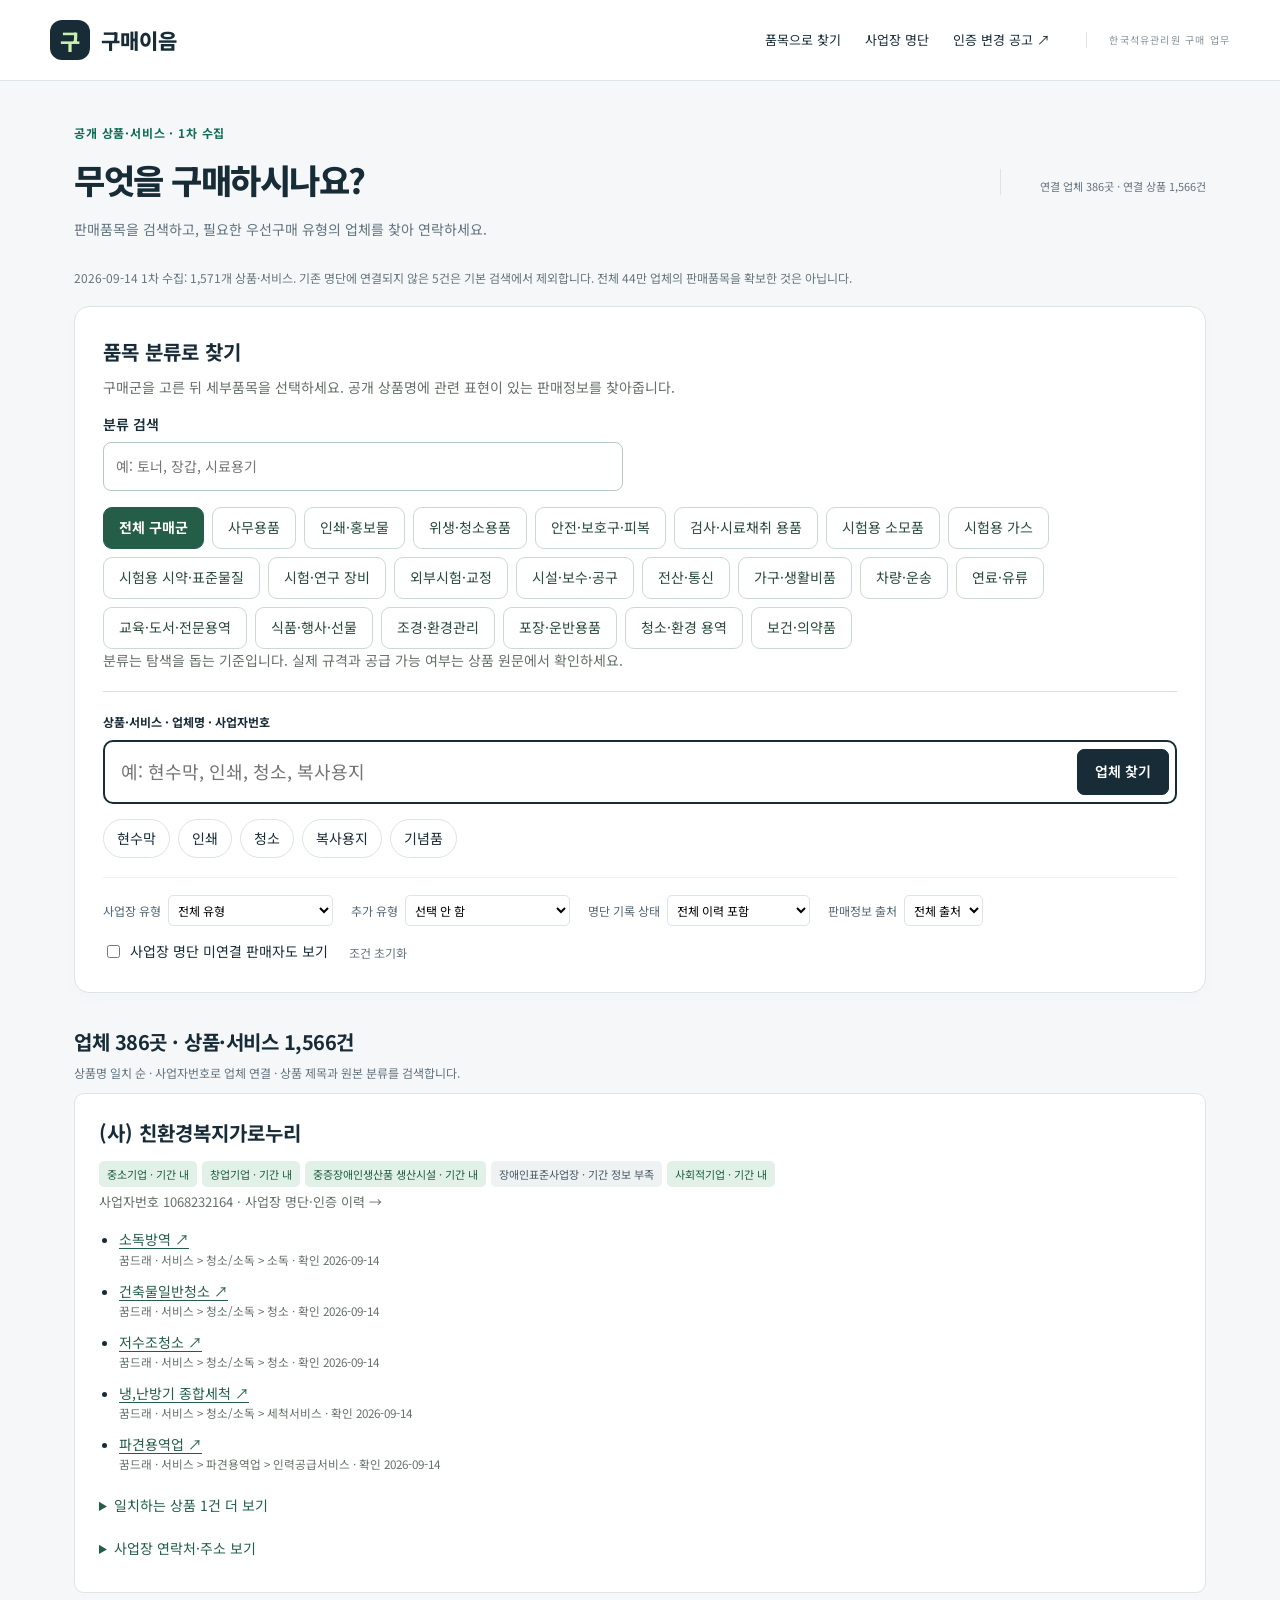
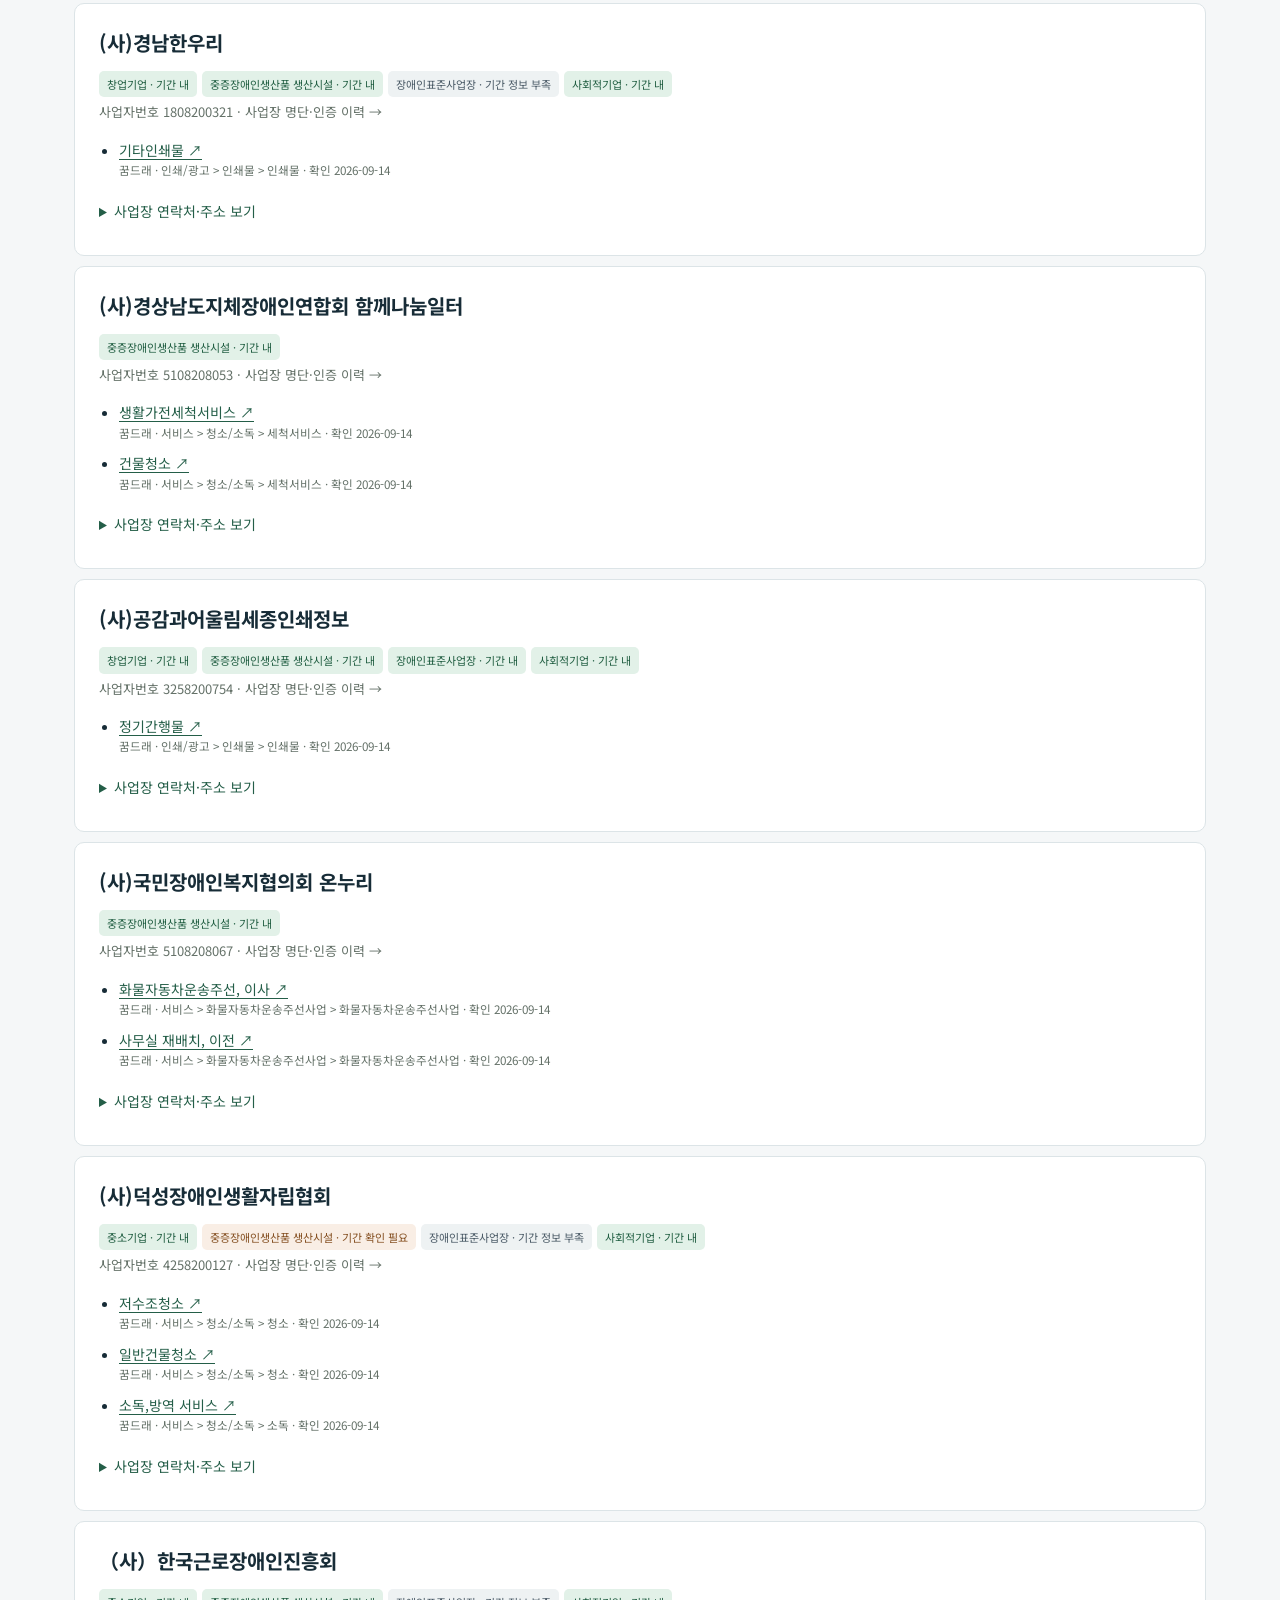
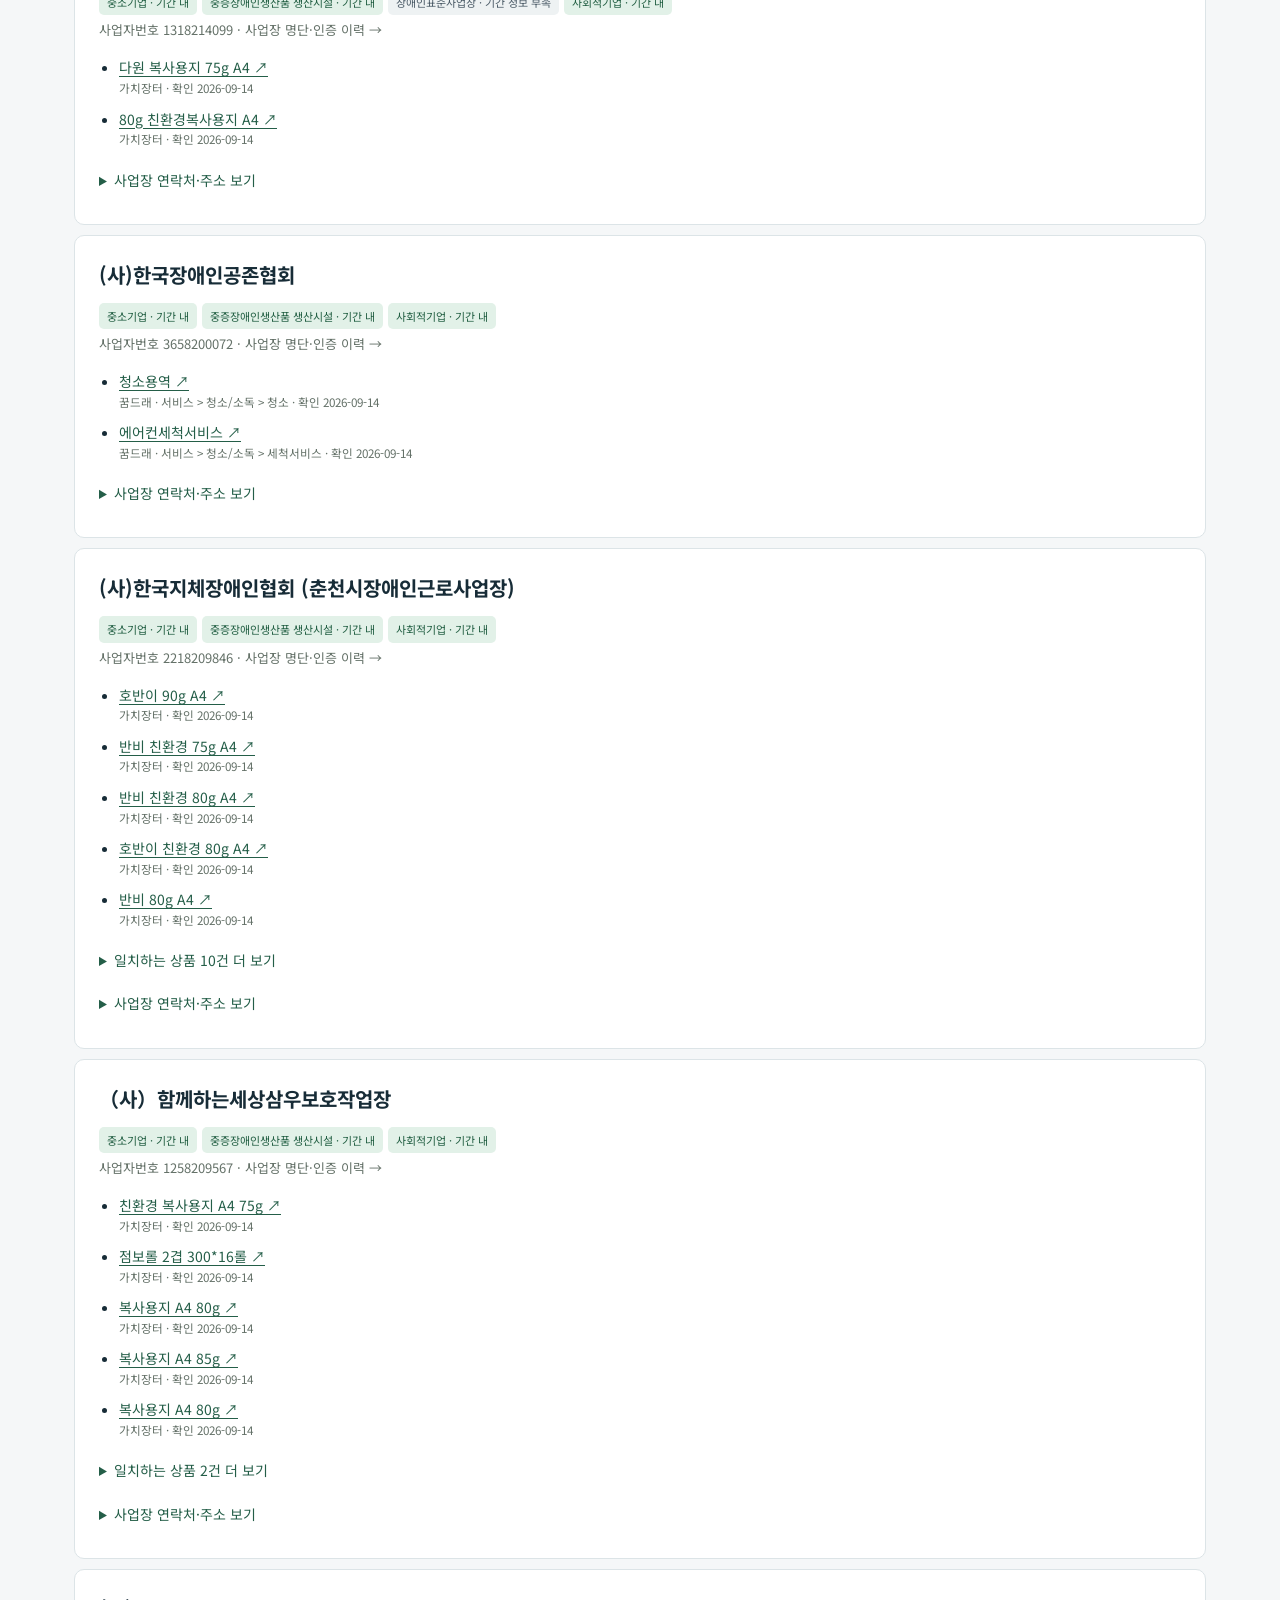
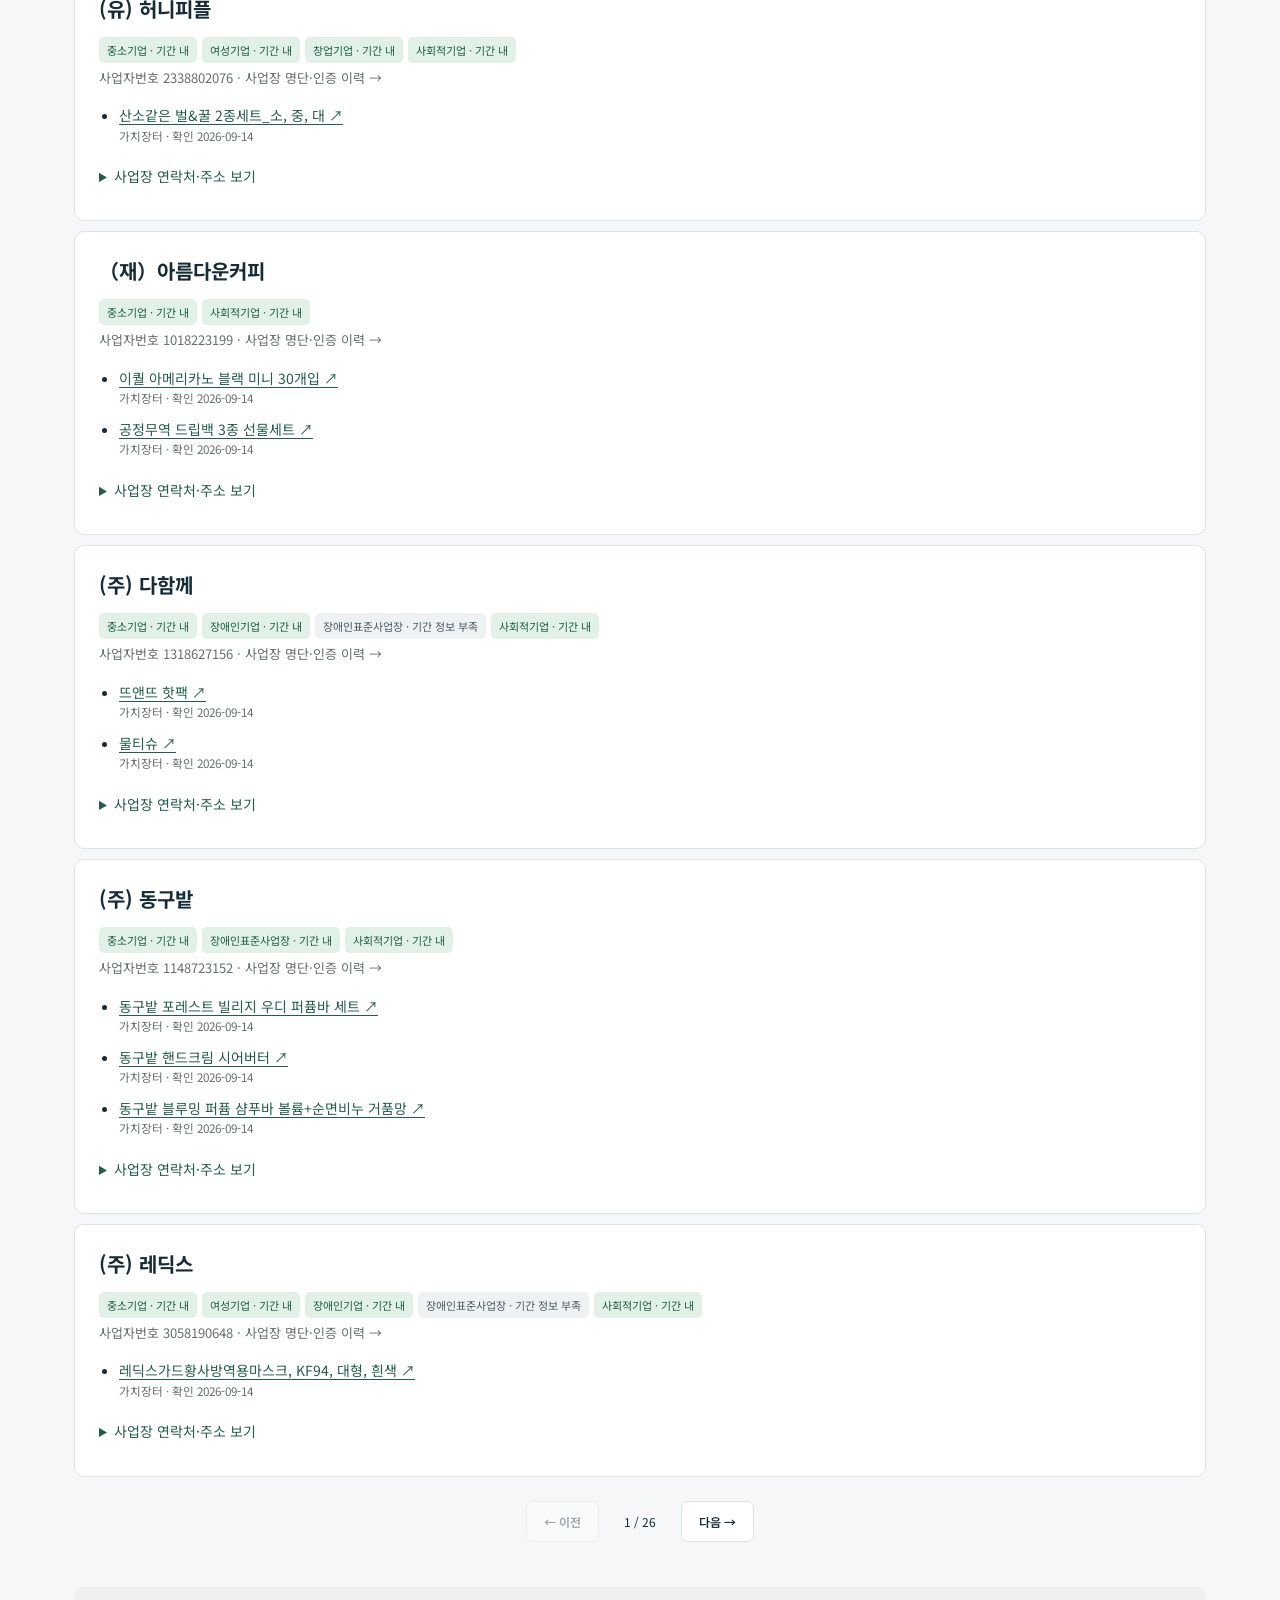
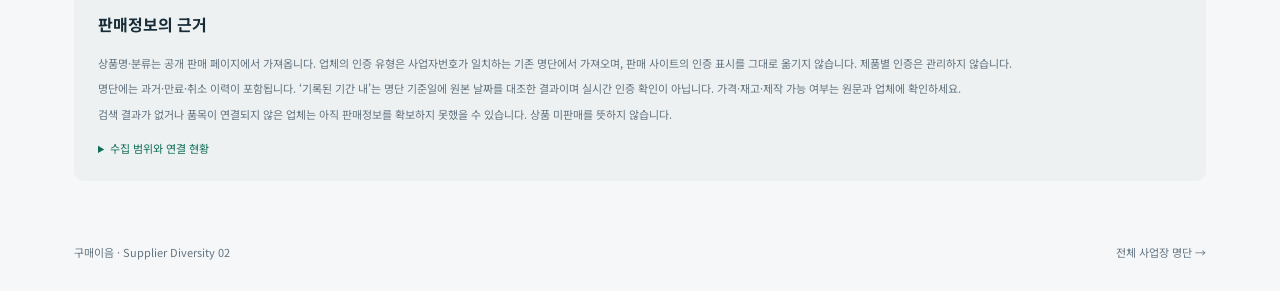
==== commit 4730e358: "Make purchasing categories searchable buttons" ====
--- a/site/offers.html
+++ b/site/offers.html
@@ -3,7 +3,7 @@
 <header class="topbar"><a class="brand" href="./"><span class="brand-mark">구</span>구매이음</a><nav><a href="./offers.html" aria-current="page">품목으로 찾기</a><a href="./">사업장 명단</a><a href="./cancellations.html">인증 변경 공고 ↗</a></nav><span class="version">한국석유관리원 구매 업무</span></header>
 <main><section class="intro"><div><p class="eyebrow">공개 상품·서비스 · 1차 수집</p><h1>무엇을 구매하시나요?</h1><p>판매품목을 검색하고, 필요한 우선구매 유형의 업체를 찾아 연락하세요.</p></div><aside><small id="summary">상품·서비스 정보를 불러오는 중입니다.</small></aside></section>
 <div class="coverage-note" id="coverage" role="status">수집 범위를 확인하고 있습니다.</div>
-<section class="search-panel"><div class="category-picker"><h2>품목 분류로 찾기</h2><p>구매군을 고른 뒤 세부품목을 선택하세요. 공개 상품명에 관련 표현이 있는 판매정보를 찾아줍니다.</p><div class="filters"><label>구매군<select id="category" disabled><option value="">전체 구매군</option></select></label><label>세부품목<select id="subcategory" disabled><option value="">전체 세부품목</option></select></label></div><p id="category-note" aria-live="polite">분류는 탐색을 돕는 기준입니다. 실제 규격과 공급 가능 여부는 상품 원문에서 확인하세요.</p></div><form id="offer-search"><label for="q">상품·서비스 · 업체명 · 사업자번호</label><div class="search-row"><input id="q" type="search" placeholder="예: 현수막, 인쇄, 청소, 복사용지" autocomplete="off" disabled><button id="submit" class="primary" disabled>업체 찾기</button></div></form><div class="quick-search" aria-label="자주 찾는 품목"><button data-query="현수막">현수막</button><button data-query="인쇄">인쇄</button><button data-query="청소">청소</button><button data-query="복사용지">복사용지</button><button data-query="기념품">기념품</button></div>
+<section class="search-panel"><div class="category-picker"><h2>품목 분류로 찾기</h2><p>구매군을 고른 뒤 세부품목을 선택하세요. 공개 상품명에 관련 표현이 있는 판매정보를 찾아줍니다.</p><label class="category-search-label" for="category-search">분류 검색</label><input id="category-search" type="search" placeholder="예: 토너, 장갑, 시료용기" autocomplete="off" disabled><div id="category-buttons" class="category-buttons" role="group" aria-label="구매군"></div><div id="subcategory-buttons" class="subcategory-buttons" role="group" aria-label="세부품목"></div><p id="category-search-status" role="status"></p><select id="category" hidden aria-label="구매군" disabled><option value="">전체 구매군</option></select><select id="subcategory" hidden aria-label="세부품목" disabled><option value="">전체 세부품목</option></select><p id="category-note" aria-live="polite">분류는 탐색을 돕는 기준입니다. 실제 규격과 공급 가능 여부는 상품 원문에서 확인하세요.</p></div><form id="offer-search"><label for="q">상품·서비스 · 업체명 · 사업자번호</label><div class="search-row"><input id="q" type="search" placeholder="예: 현수막, 인쇄, 청소, 복사용지" autocomplete="off" disabled><button id="submit" class="primary" disabled>업체 찾기</button></div></form><div class="quick-search" aria-label="자주 찾는 품목"><button data-query="현수막">현수막</button><button data-query="인쇄">인쇄</button><button data-query="청소">청소</button><button data-query="복사용지">복사용지</button><button data-query="기념품">기념품</button></div>
 <div class="filters"><label>사업장 유형<select id="type" disabled><option value="-1">전체 유형</option></select></label><label>추가 유형<select id="extra" disabled><option value="-1">선택 안 함</option></select></label><label>명단 기록 상태<select id="status" disabled><option value="0">전체 이력 포함</option><option value="1">기록된 기간 내</option><option value="2">기간 정보 부족</option><option value="3">만료·시작 전·확인 필요</option><option value="4">취소·반납 기록</option></select></label><label>판매정보 출처<select id="source" disabled><option value="all">전체 출처</option><option value="sepp">가치장터</option><option value="goods">꿈드래</option></select></label></div>
 <label class="pending-choice"><input id="pending" type="checkbox" disabled> 사업장 명단 미연결 판매자도 보기</label><button id="reset" class="text-button" disabled>조건 초기화</button></section>
 <div class="results-toolbar"><div><h2 id="title">판매정보를 준비하고 있습니다</h2><p id="context" aria-live="polite"></p></div></div><section id="results" aria-label="품목별 업체 검색 결과"></section><div class="pagination"><button class="secondary" id="prev" disabled>← 이전</button><span id="page-label"></span><button class="secondary" id="next" disabled>다음 →</button></div>
--- a/site/offers.css
+++ b/site/offers.css
@@ -2,3 +2,11 @@
 
 .category-picker{padding-bottom:20px;margin-bottom:20px;border-bottom:1px solid #dde4df}.category-picker h2{font-size:20px;margin:0 0 8px}.category-picker p{color:#647168;font-size:14px;line-height:1.6}.category-picker .filters label{flex:1;min-width:180px}.category-picker select{width:100%}
 .category-picker .filters label{display:block}.category-picker select{display:block;margin-top:6px}
+
+.category-search-label{display:block;font-size:14px;font-weight:600;margin:14px 0 6px}
+#category-search{width:100%;max-width:520px;padding:12px;border:1px solid #b9c9c2;border-radius:8px;margin-bottom:16px}
+.category-buttons{display:flex;flex-wrap:wrap;gap:8px}.category-buttons button{font:inherit;font-size:14px;min-height:42px;padding:10px 15px;border:1px solid #ccd9d2;border-radius:9px;background:#fff;color:#294b3b;cursor:pointer;line-height:1.4;text-align:left}
+.category-buttons button:hover{background:#edf5f0}.category-buttons button[aria-pressed="true"]{background:#245e48;color:white;border-color:#245e48;font-weight:700}.category-buttons button:focus-visible{outline:3px solid #c08921;outline-offset:3px}
+.subcategory-section{margin-top:16px;padding:16px;background:#f4f8f5;border-radius:10px}.subcategory-section h3{font-size:14px;margin:0 0 12px}#category-search-status:empty{display:none}
+.category-picker select[hidden]{display:none}
+@media(max-width:600px){#category-buttons{display:grid;grid-template-columns:repeat(2,minmax(0,1fr))}.category-buttons button{padding:10px;font-size:13px;overflow-wrap:anywhere}}
